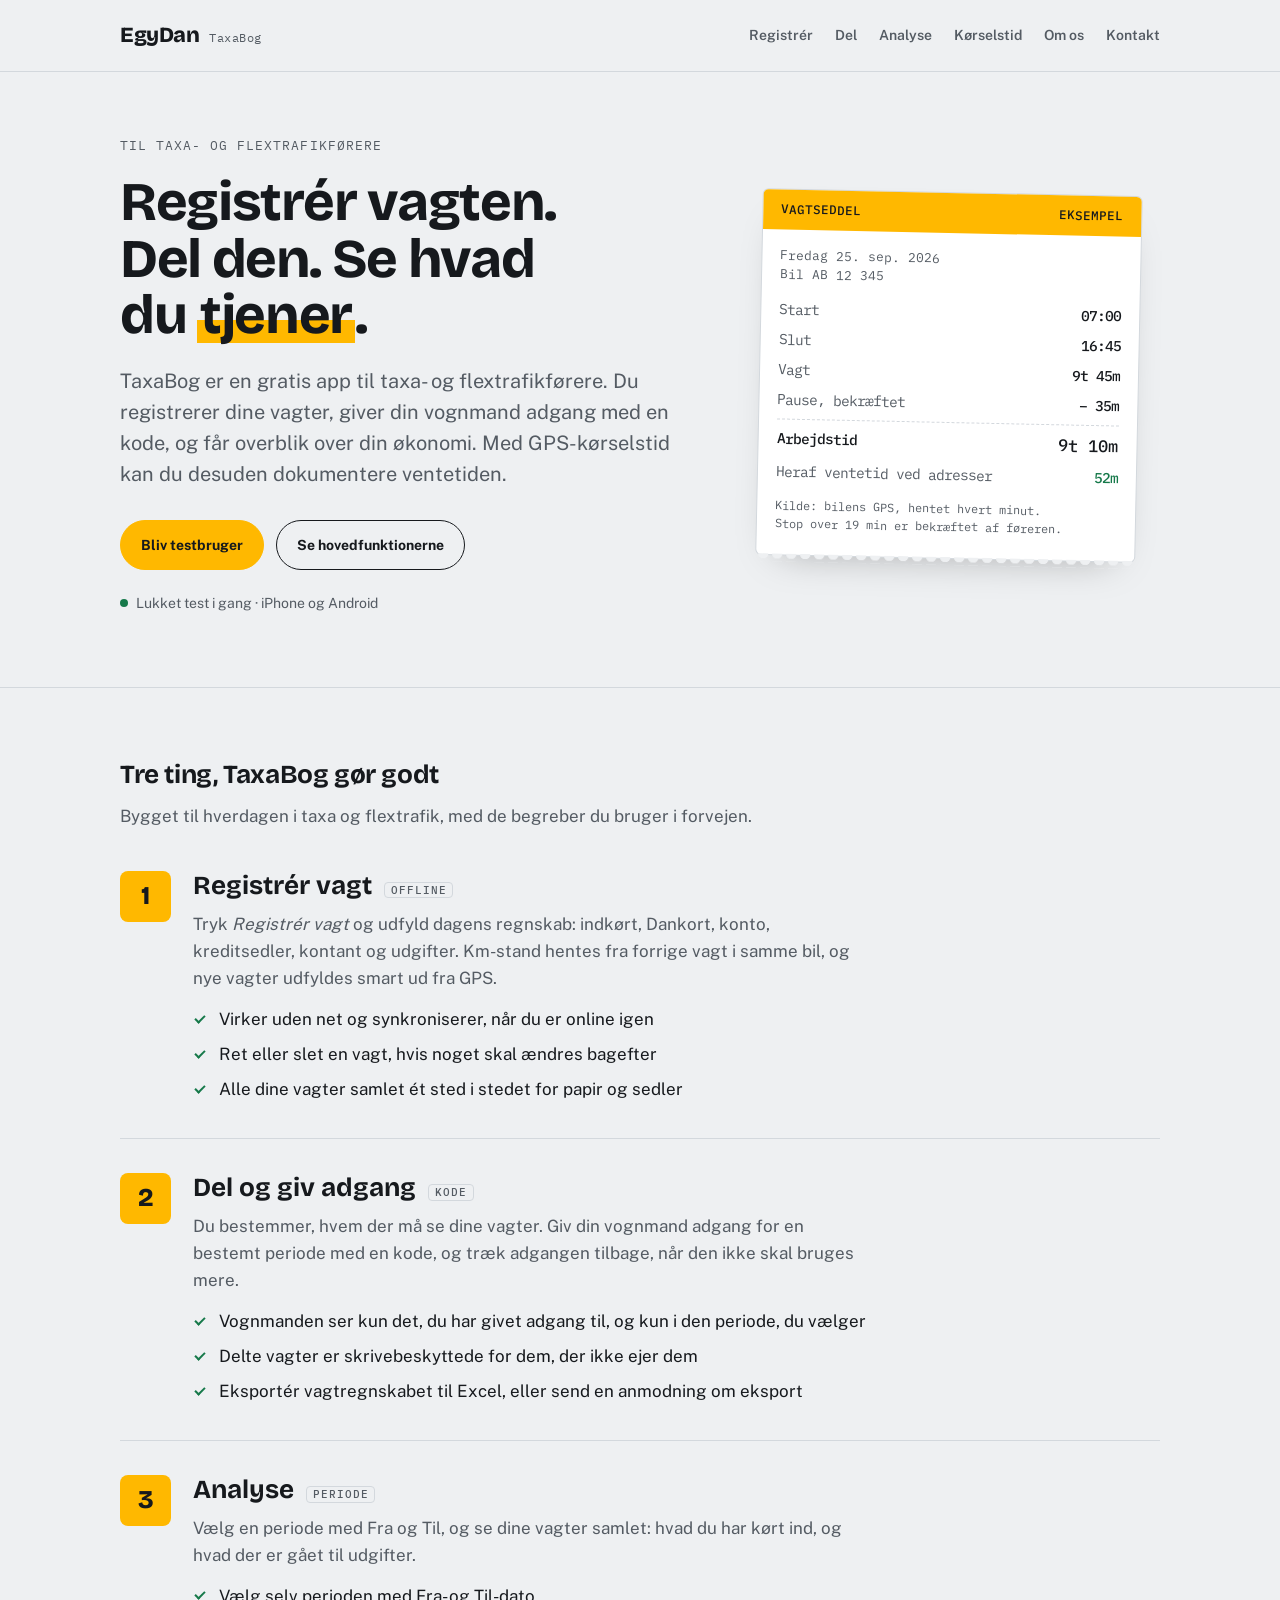
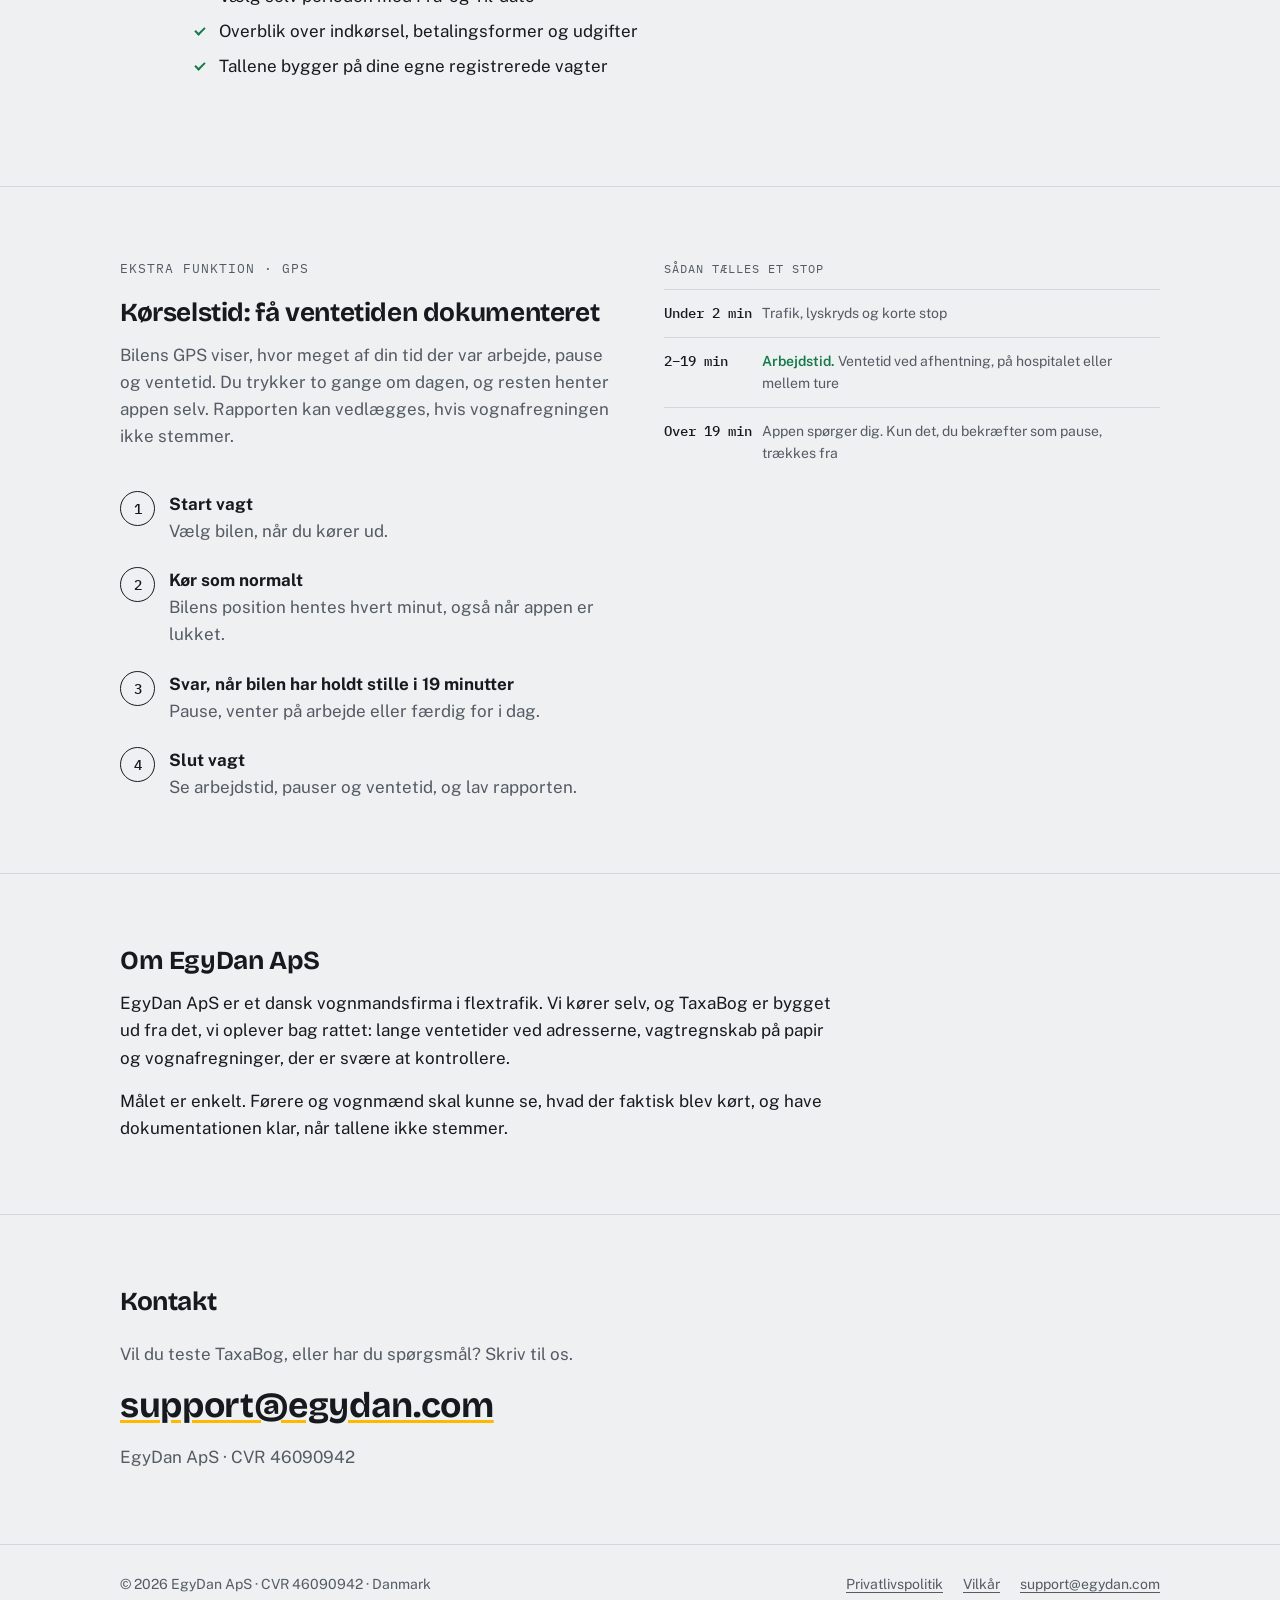
==== index.html @ dcb685a0 "Website: focus on register, share and analytics" ====
<!doctype html>
<html lang="da">
<head>
<meta charset="utf-8">
<meta name="viewport" content="width=device-width, initial-scale=1, viewport-fit=cover">
<title>EgyDan · TaxaBog</title>
<meta name="description" content="TaxaBog er en gratis app til taxa- og flextrafikførere: registrér vagter, del dem med din vognmand og få overblik over din økonomi og kørselstid. Udviklet af EgyDan ApS.">
<meta name="theme-color" content="#111316" media="(prefers-color-scheme: dark)">
<meta name="theme-color" content="#eef0f2" media="(prefers-color-scheme: light)">
<link rel="icon" href="data:image/svg+xml,%3Csvg xmlns='http://www.w3.org/2000/svg' viewBox='0 0 32 32'%3E%3Crect width='32' height='32' rx='7' fill='%2316191d'/%3E%3Crect x='6' y='9' width='20' height='6' rx='2' fill='%23ffb800'/%3E%3Crect x='6' y='18' width='20' height='3' rx='1.5' fill='%23eef0f2'/%3E%3Crect x='6' y='23' width='13' height='3' rx='1.5' fill='%23eef0f2'/%3E%3C/svg%3E">
<link rel="preload" href="fonts/bricolage-grotesque-latin-wght-normal.woff2" as="font" type="font/woff2" crossorigin>
<link rel="stylesheet" href="style.css">
</head>
<body>
<header class="site-header">
  <div class="wrap">
    <a class="brand" href="">
      <span class="brand-mark">EgyDan</span>
      <span class="brand-sub">TaxaBog</span>
    </a>
    <nav class="nav" aria-label="Hovedmenu">
      <a href="#registrer">Registrér</a>
      <a href="#del">Del</a>
      <a href="#analyse">Analyse</a>
      <a href="#koerselstid">Kørselstid</a>
      <a href="#om">Om os</a>
      <a href="#kontakt">Kontakt</a>
    </nav>
  </div>
</header>

<main>
<div class="hero">
  <div class="wrap">
    <div>
      <p class="eyebrow">Til taxa- og flextrafikførere</p>
      <h1>Registrér vagten. Del den. Se hvad du <span class="hl">tjener</span>.</h1>
      <p class="lead">TaxaBog er en gratis app til taxa- og flextrafikførere. Du registrerer dine vagter, giver din vognmand adgang med en kode, og får overblik over din økonomi. Med GPS-kørselstid kan du desuden dokumentere ventetiden.</p>
      <div class="actions">
        <a class="btn btn-primary" href="mailto:support@egydan.com?subject=Testbruger%20af%20TaxaBog">Bliv testbruger</a>
        <a class="btn btn-ghost" href="#taxabog">Se hovedfunktionerne</a>
      </div>
      <p class="status">Lukket test i gang · iPhone og Android</p>
    </div>

    <aside class="slip" aria-label="Eksempel på en vagtseddel fra TaxaBog">
      <div class="slip-head"><span>Vagtseddel</span><span>Eksempel</span></div>
      <div class="slip-body">
        <div class="slip-meta">Fredag 25. sep. 2026<br>Bil AB 12 345</div>
        <dl>
          <div class="row"><dt>Start</dt><dd>07:00</dd></div>
          <div class="row"><dt>Slut</dt><dd>16:45</dd></div>
          <div class="row"><dt>Vagt</dt><dd>9t 45m</dd></div>
          <div class="row"><dt>Pause, bekræftet</dt><dd>− 35m</dd></div>
          <div class="rule"></div>
          <div class="row total"><dt>Arbejdstid</dt><dd>9t 10m</dd></div>
          <div class="row wait"><dt>Heraf ventetid ved adresser</dt><dd>52m</dd></div>
        </dl>
        <div class="slip-foot">Kilde: bilens GPS, hentet hvert minut.<br>Stop over 19 min er bekræftet af føreren.</div>
      </div>
    </aside>
  </div>
</div>

<section id="taxabog">
  <div class="wrap">
    <h2>Tre ting, TaxaBog gør godt</h2>
    <p class="section-intro">Bygget til hverdagen i taxa og flextrafik, med de begreber du bruger i forvejen.</p>

    <div class="pillar" id="registrer">
      <div class="pillar-num">1</div>
      <div class="pillar-body">
        <h3>Registrér vagt <span class="tag">Offline</span></h3>
        <p>Tryk <em>Registrér vagt</em> og udfyld dagens regnskab: indkørt, Dankort, konto, kreditsedler,
        kontant og udgifter. Km-stand hentes fra forrige vagt i samme bil, og nye vagter udfyldes smart ud fra GPS.</p>
        <ul class="ticks">
          <li>Virker uden net og synkroniserer, når du er online igen</li>
          <li>Ret eller slet en vagt, hvis noget skal ændres bagefter</li>
          <li>Alle dine vagter samlet ét sted i stedet for papir og sedler</li>
        </ul>
      </div>
    </div>

    <div class="pillar" id="del">
      <div class="pillar-num">2</div>
      <div class="pillar-body">
        <h3>Del og giv adgang <span class="tag">Kode</span></h3>
        <p>Du bestemmer, hvem der må se dine vagter. Giv din vognmand adgang for en bestemt periode med en
        kode, og træk adgangen tilbage, når den ikke skal bruges mere.</p>
        <ul class="ticks">
          <li>Vognmanden ser kun det, du har givet adgang til, og kun i den periode, du vælger</li>
          <li>Delte vagter er skrivebeskyttede for dem, der ikke ejer dem</li>
          <li>Eksportér vagtregnskabet til Excel, eller send en anmodning om eksport</li>
        </ul>
      </div>
    </div>

    <div class="pillar" id="analyse">
      <div class="pillar-num">3</div>
      <div class="pillar-body">
        <h3>Analyse <span class="tag">Periode</span></h3>
        <p>Vælg en periode med Fra og Til, og se dine vagter samlet: hvad du har kørt ind, og hvad der er gået
        til udgifter.</p>
        <ul class="ticks">
          <li>Vælg selv perioden med Fra- og Til-dato</li>
          <li>Overblik over indkørsel, betalingsformer og udgifter</li>
          <li>Tallene bygger på dine egne registrerede vagter</li>
        </ul>
      </div>
    </div>
  </div>
</section>

<section id="koerselstid">
  <div class="wrap how">
    <div>
      <p class="eyebrow">Ekstra funktion · GPS</p>
      <h2>Kørselstid: få ventetiden dokumenteret</h2>
      <p class="section-intro">Bilens GPS viser, hvor meget af din tid der var arbejde, pause og ventetid. Du trykker to gange om dagen, og resten henter appen selv. Rapporten kan vedlægges, hvis vognafregningen ikke stemmer.</p>
      <ol class="steps">
        <li><div><strong>Start vagt</strong><span>Vælg bilen, når du kører ud.</span></div></li>
        <li><div><strong>Kør som normalt</strong><span>Bilens position hentes hvert minut, også når appen er lukket.</span></div></li>
        <li><div><strong>Svar, når bilen har holdt stille i 19 minutter</strong><span>Pause, venter på arbejde eller færdig for i dag.</span></div></li>
        <li><div><strong>Slut vagt</strong><span>Se arbejdstid, pauser og ventetid, og lav rapporten.</span></div></li>
      </ol>
    </div>
    <div class="rules">
      <table>
        <caption>Sådan tælles et stop</caption>
        <tbody>
          <tr><th>Under 2 min</th><td>Trafik, lyskryds og korte stop</td></tr>
          <tr><th>2–19 min</th><td><span class="paid">Arbejdstid.</span> Ventetid ved afhentning, på hospitalet eller mellem ture</td></tr>
          <tr><th>Over 19 min</th><td>Appen spørger dig. Kun det, du bekræfter som pause, trækkes fra</td></tr>
        </tbody>
      </table>
    </div>
  </div>
</section>

<section id="om">
  <div class="wrap"><div class="about">
    <h2>Om EgyDan ApS</h2>
    <p>EgyDan ApS er et dansk vognmandsfirma i flextrafik. Vi kører selv, og TaxaBog er bygget ud fra
    det, vi oplever bag rattet: lange ventetider ved adresserne, vagtregnskab på papir og vognafregninger,
    der er svære at kontrollere.</p>
    <p>Målet er enkelt. Førere og vognmænd skal kunne se, hvad der faktisk blev kørt, og have
    dokumentationen klar, når tallene ikke stemmer.</p>
  </div></div>
</section>

<section id="kontakt">
  <div class="wrap contact-grid">
    <h2>Kontakt</h2>
    <p>Vil du teste TaxaBog, eller har du spørgsmål? Skriv til os.</p>
    <div class="contact-mail"><a href="mailto:support@egydan.com">support@egydan.com</a></div>
    <p>EgyDan ApS · CVR 46090942</p>
  </div>
</section>
</main>

<footer class="site-footer">
  <div class="wrap">
    <span>© 2026 EgyDan ApS · CVR 46090942 · Danmark</span>
    <nav aria-label="Juridisk">
      <a href="privatlivspolitik/">Privatlivspolitik</a>
      <a href="vilkaar/">Vilkår</a>
      <a href="mailto:support@egydan.com">support@egydan.com</a>
    </nav>
  </div>
</footer>
</body>
</html>
---- style.css ----
/* ==========================================================================
   egydan.com — EgyDan ApS / TaxaBog
   Layout: one 1080px column; the hero pairs the pitch with a shift slip
   (vagtseddel), the only boxed object on the page. Everything else is
   type and rhythm. Taxi yellow is the roof sign: used sparingly as a fill.
   ========================================================================== */

@font-face {
  font-family: "Bricolage Grotesque";
  src: url("fonts/bricolage-grotesque-latin-wght-normal.woff2") format("woff2-variations");
  font-weight: 200 800;
  font-display: swap;
}
@font-face {
  font-family: "Public Sans";
  src: url("fonts/public-sans-latin-400-normal.woff2") format("woff2");
  font-weight: 400;
  font-display: swap;
}
@font-face {
  font-family: "Public Sans";
  src: url("fonts/public-sans-latin-600-normal.woff2") format("woff2");
  font-weight: 600;
  font-display: swap;
}
@font-face {
  font-family: "Public Sans";
  src: url("fonts/public-sans-latin-700-normal.woff2") format("woff2");
  font-weight: 700;
  font-display: swap;
}
@font-face {
  font-family: "IBM Plex Mono";
  src: url("fonts/ibm-plex-mono-latin-400-normal.woff2") format("woff2");
  font-weight: 400;
  font-display: swap;
}
@font-face {
  font-family: "IBM Plex Mono";
  src: url("fonts/ibm-plex-mono-latin-500-normal.woff2") format("woff2");
  font-weight: 500;
  font-display: swap;
}

:root {
  --bg: #eef0f2;          /* asphalt, light */
  --surface: #ffffff;
  --ink: #16191d;
  --muted: #545b63;
  --line: #d3d8dd;
  --signal: #ffb800;      /* taxi roof sign */
  --signal-ink: #16191d;
  --good: #16794a;

  --display: "Bricolage Grotesque", "Arial Narrow", system-ui, sans-serif;
  --body: "Public Sans", system-ui, -apple-system, "Segoe UI", sans-serif;
  --mono: "IBM Plex Mono", ui-monospace, "SFMono-Regular", Menlo, monospace;

  --step--1: 0.875rem;
  --step-0: 1.0625rem;
  --step-1: 1.25rem;
  --step-2: 1.625rem;
  --step-3: clamp(2.1rem, 4.6vw, 3.4rem);

  color-scheme: light;
}
@media (prefers-color-scheme: dark) {
  :root:not([data-theme="light"]) {
    --bg: #111316;
    --surface: #1a1d21;
    --ink: #eef0f2;
    --muted: #9ba2aa;
    --line: #2b3036;
    --signal: #ffb800;
    --signal-ink: #111316;
    --good: #4cc38a;
    color-scheme: dark;
  }
}
:root[data-theme="dark"] {
  --bg: #111316;
  --surface: #1a1d21;
  --ink: #eef0f2;
  --muted: #9ba2aa;
  --line: #2b3036;
  --signal: #ffb800;
  --signal-ink: #111316;
  --good: #4cc38a;
  color-scheme: dark;
}

*, *::before, *::after { box-sizing: border-box; }

html { -webkit-text-size-adjust: 100%; }

body {
  margin: 0;
  background: var(--bg);
  color: var(--ink);
  font-family: var(--body);
  font-size: var(--step-0);
  line-height: 1.6;
}

img { max-width: 100%; }

a { color: inherit; text-decoration-thickness: 1px; text-underline-offset: 3px; }
a:hover { text-decoration-color: var(--signal); }
a:focus-visible, button:focus-visible {
  outline: 3px solid var(--signal);
  outline-offset: 3px;
  border-radius: 4px;
}

.wrap {
  width: 100%;
  max-width: 1080px;
  margin-inline: auto;
  padding-inline: 20px;
}

/* ---------- header ---------- */

.site-header {
  border-bottom: 1px solid var(--line);
}
.site-header .wrap {
  display: flex;
  flex-wrap: wrap;
  align-items: center;
  justify-content: space-between;
  gap: 12px 24px;
  padding-block: 18px;
}
.brand {
  display: flex;
  align-items: baseline;
  gap: 10px;
  text-decoration: none;
}
.brand-mark {
  font-family: var(--display);
  font-weight: 800;
  font-size: 1.35rem;
  letter-spacing: -0.02em;
}
.brand-sub {
  font-family: var(--mono);
  font-size: 0.78rem;
  color: var(--muted);
  letter-spacing: 0.04em;
}
.nav {
  display: flex;
  flex-wrap: wrap;
  gap: 4px 22px;
  font-size: var(--step--1);
  font-weight: 600;
}
.nav a { text-decoration: none; color: var(--muted); }
.nav a:hover, .nav a[aria-current="page"] { color: var(--ink); }

/* ---------- hero ---------- */

.hero .wrap {
  display: grid;
  grid-template-columns: minmax(0, 1.15fr) minmax(0, 0.85fr);
  gap: 48px;
  align-items: center;
  padding-block: 64px 72px;
}
.eyebrow {
  font-family: var(--mono);
  font-size: 0.8rem;
  letter-spacing: 0.08em;
  text-transform: uppercase;
  color: var(--muted);
  margin: 0 0 18px;
}
h1 {
  font-family: var(--display);
  font-weight: 750;
  font-size: var(--step-3);
  line-height: 1.04;
  letter-spacing: -0.025em;
  margin: 0 0 22px;
  text-wrap: balance;
}
.hl {
  background: linear-gradient(transparent 58%, var(--signal) 58%, var(--signal) 92%, transparent 92%);
  padding-inline: 0.06em;
  -webkit-box-decoration-break: clone;
  box-decoration-break: clone;
}
.lead {
  font-size: var(--step-1);
  line-height: 1.55;
  color: var(--muted);
  max-width: 34em;
  margin: 0 0 30px;
}
.actions { display: flex; flex-wrap: wrap; gap: 12px; align-items: center; }
.btn {
  display: inline-flex;
  align-items: center;
  gap: 8px;
  padding: 13px 20px;
  border-radius: 999px;
  font-weight: 700;
  font-size: var(--step--1);
  text-decoration: none;
  border: 1.5px solid var(--ink);
}
.btn-primary { background: var(--signal); color: var(--signal-ink); border-color: var(--signal); }
.btn-primary:hover { filter: brightness(1.05); }
.btn-ghost { color: var(--ink); }
.btn-ghost:hover { background: var(--surface); }
.status {
  margin: 22px 0 0;
  font-size: var(--step--1);
  color: var(--muted);
  display: flex;
  align-items: center;
  gap: 8px;
}
.status::before {
  content: "";
  width: 8px;
  height: 8px;
  border-radius: 50%;
  background: var(--good);
  flex: none;
}

/* ---------- the shift slip ---------- */

.slip {
  position: relative;
  background: var(--surface);
  border: 1px solid var(--line);
  border-radius: 6px;
  font-family: var(--mono);
  font-size: 0.9rem;
  box-shadow: 0 18px 40px -24px rgba(0, 0, 0, 0.35);
  transform: rotate(1.2deg);
  max-width: 380px;
  justify-self: center;
  width: 100%;
}
.slip::after {           /* tear-off edge */
  content: "";
  position: absolute;
  left: 0;
  right: 0;
  bottom: -7px;
  height: 8px;
  background:
    radial-gradient(circle at 7px 0, var(--bg) 5px, transparent 5.5px) 0 0 / 14px 8px repeat-x;
}
.slip-head {
  background: var(--signal);
  color: var(--signal-ink);
  padding: 10px 18px;
  border-radius: 5px 5px 0 0;
  display: flex;
  justify-content: space-between;
  font-weight: 500;
  letter-spacing: 0.08em;
  text-transform: uppercase;
  font-size: 0.78rem;
}
.slip-body { padding: 16px 18px 22px; display: grid; gap: 14px; }
.slip-meta { color: var(--muted); font-size: 0.8rem; line-height: 1.5; }
.slip dl { margin: 0; display: grid; gap: 7px; }
.slip .row {
  display: flex;
  justify-content: space-between;
  gap: 12px;
  font-variant-numeric: tabular-nums;
}
.slip dt { color: var(--muted); }
.slip dd { margin: 0; font-weight: 500; text-align: right; }
.slip .rule { border-top: 1px dashed var(--line); }
.slip .total dt, .slip .total dd { color: var(--ink); font-weight: 500; }
.slip .total dd { font-size: 1.05rem; }
.slip .wait dd { color: var(--good); }
.slip-foot { color: var(--muted); font-size: 0.74rem; line-height: 1.5; }

/* ---------- sections ---------- */

section { padding-block: 72px; border-top: 1px solid var(--line); }
h2 {
  font-family: var(--display);
  font-weight: 700;
  font-size: var(--step-2);
  line-height: 1.15;
  letter-spacing: -0.015em;
  margin: 0 0 14px;
  text-wrap: balance;
}
.section-intro { color: var(--muted); max-width: 38em; margin: 0 0 40px; }

.features {
  display: grid;
  grid-template-columns: repeat(2, minmax(0, 1fr));
  gap: 40px 56px;
}
.feature h3 {
  font-family: var(--display);
  font-weight: 650;
  font-size: var(--step-1);
  margin: 0 0 8px;
  display: flex;
  align-items: baseline;
  gap: 12px;
}
.tag {
  font-family: var(--mono);
  font-size: 0.7rem;
  font-weight: 500;
  letter-spacing: 0.08em;
  text-transform: uppercase;
  color: var(--muted);
  border: 1px solid var(--line);
  border-radius: 4px;
  padding: 1px 6px;
}
.feature p { margin: 0; color: var(--muted); max-width: 32em; }

.pillar {
  display: grid;
  grid-template-columns: 3.2rem minmax(0, 1fr);
  gap: 22px;
  padding-block: 34px;
  border-top: 1px solid var(--line);
}
.pillar:first-of-type { border-top: 0; padding-top: 0; }
.pillar-num {
  font-family: var(--display);
  font-weight: 800;
  font-size: 1.6rem;
  width: 3.2rem;
  height: 3.2rem;
  display: grid;
  place-items: center;
  background: var(--signal);
  color: var(--signal-ink);
  border-radius: 8px;
}
.pillar h3 {
  font-family: var(--display);
  font-weight: 700;
  font-size: var(--step-2);
  line-height: 1.15;
  margin: 0 0 10px;
  display: flex;
  flex-wrap: wrap;
  align-items: baseline;
  gap: 8px 12px;
}
.pillar p { margin: 0 0 14px; color: var(--muted); max-width: 40em; }
.ticks { list-style: none; margin: 0; padding: 0; display: grid; gap: 8px; max-width: 40em; }
.ticks li { position: relative; padding-left: 26px; }
.ticks li::before {
  content: "";
  position: absolute;
  left: 2px; top: 0.5em;
  width: 10px; height: 6px;
  border-left: 2.5px solid var(--good);
  border-bottom: 2.5px solid var(--good);
  transform: rotate(-45deg);
}

.how {
  display: grid;
  grid-template-columns: minmax(0, 1fr) minmax(0, 1fr);
  gap: 48px;
  align-items: start;
}
.steps { list-style: none; margin: 0; padding: 0; display: grid; gap: 22px; counter-reset: step; }
.steps li { display: grid; grid-template-columns: 2.2rem minmax(0, 1fr); gap: 14px; counter-increment: step; }
.steps li::before {
  content: counter(step);
  font-family: var(--mono);
  font-weight: 500;
  width: 2.2rem;
  height: 2.2rem;
  border-radius: 50%;
  border: 1.5px solid var(--ink);
  display: grid;
  place-items: center;
  font-size: 0.9rem;
}
.steps strong { display: block; font-weight: 700; }
.steps span { color: var(--muted); }

.rules { overflow-x: auto; }
.rules table { width: 100%; border-collapse: collapse; font-size: var(--step--1); }
.rules caption {
  text-align: left;
  font-family: var(--mono);
  font-size: 0.78rem;
  letter-spacing: 0.08em;
  text-transform: uppercase;
  color: var(--muted);
  padding-bottom: 10px;
}
.rules th, .rules td { text-align: left; padding: 12px 10px 12px 0; border-top: 1px solid var(--line); vertical-align: top; }
.rules th { font-family: var(--mono); font-weight: 500; white-space: nowrap; font-variant-numeric: tabular-nums; }
.rules td { color: var(--muted); }
.rules .paid { color: var(--good); font-weight: 600; }

.about { max-width: 42em; }
.about p { margin: 0 0 16px; }
.about p:last-child { margin: 0; }

.contact-mail {
  font-family: var(--display);
  font-weight: 700;
  font-size: clamp(1.5rem, 4vw, 2.2rem);
  letter-spacing: -0.01em;
  word-break: break-word;
}
.contact-mail a { text-decoration-color: var(--signal); text-decoration-thickness: 3px; }
.contact-grid { display: grid; gap: 10px; }
.contact-grid p { margin: 0; color: var(--muted); }

/* ---------- legal pages ---------- */

.legal .wrap { padding-block: 56px 80px; }
.prose { max-width: 44em; }
.prose h1 { font-size: clamp(2rem, 4vw, 2.8rem); }
.prose h2 { font-size: var(--step-1); margin: 40px 0 10px; }
.prose h3 { font-size: var(--step-0); margin: 24px 0 6px; font-weight: 700; }
.prose p, .prose li { color: var(--ink); }
.prose ul { padding-left: 1.2em; }
.prose li { margin-bottom: 4px; }
.prose table { width: 100%; border-collapse: collapse; font-size: var(--step--1); margin: 12px 0 20px; }
.prose th, .prose td { text-align: left; padding: 10px 12px 10px 0; border-top: 1px solid var(--line); vertical-align: top; }
.prose th { font-weight: 700; }
.table-scroll { overflow-x: auto; }
.back { display: inline-block; margin-bottom: 28px; font-size: var(--step--1); color: var(--muted); }

/* ---------- footer ---------- */

.site-footer { border-top: 1px solid var(--line); font-size: var(--step--1); color: var(--muted); }
.site-footer .wrap {
  display: flex;
  flex-wrap: wrap;
  justify-content: space-between;
  gap: 12px 24px;
  padding-block: 28px 36px;
}
.site-footer nav { display: flex; flex-wrap: wrap; gap: 6px 20px; }

/* ---------- small screens ---------- */

@media (max-width: 820px) {
  .hero .wrap { grid-template-columns: minmax(0, 1fr); gap: 44px; padding-block: 44px 56px; }
  .slip { transform: none; }
  .features, .how { grid-template-columns: minmax(0, 1fr); gap: 32px; }
  section { padding-block: 56px; }
  .pillar { grid-template-columns: minmax(0, 1fr); gap: 14px; }
}

@media (prefers-reduced-motion: no-preference) {
  .slip { transition: transform 0.4s ease; }
  .slip:hover { transform: rotate(0deg); }
}
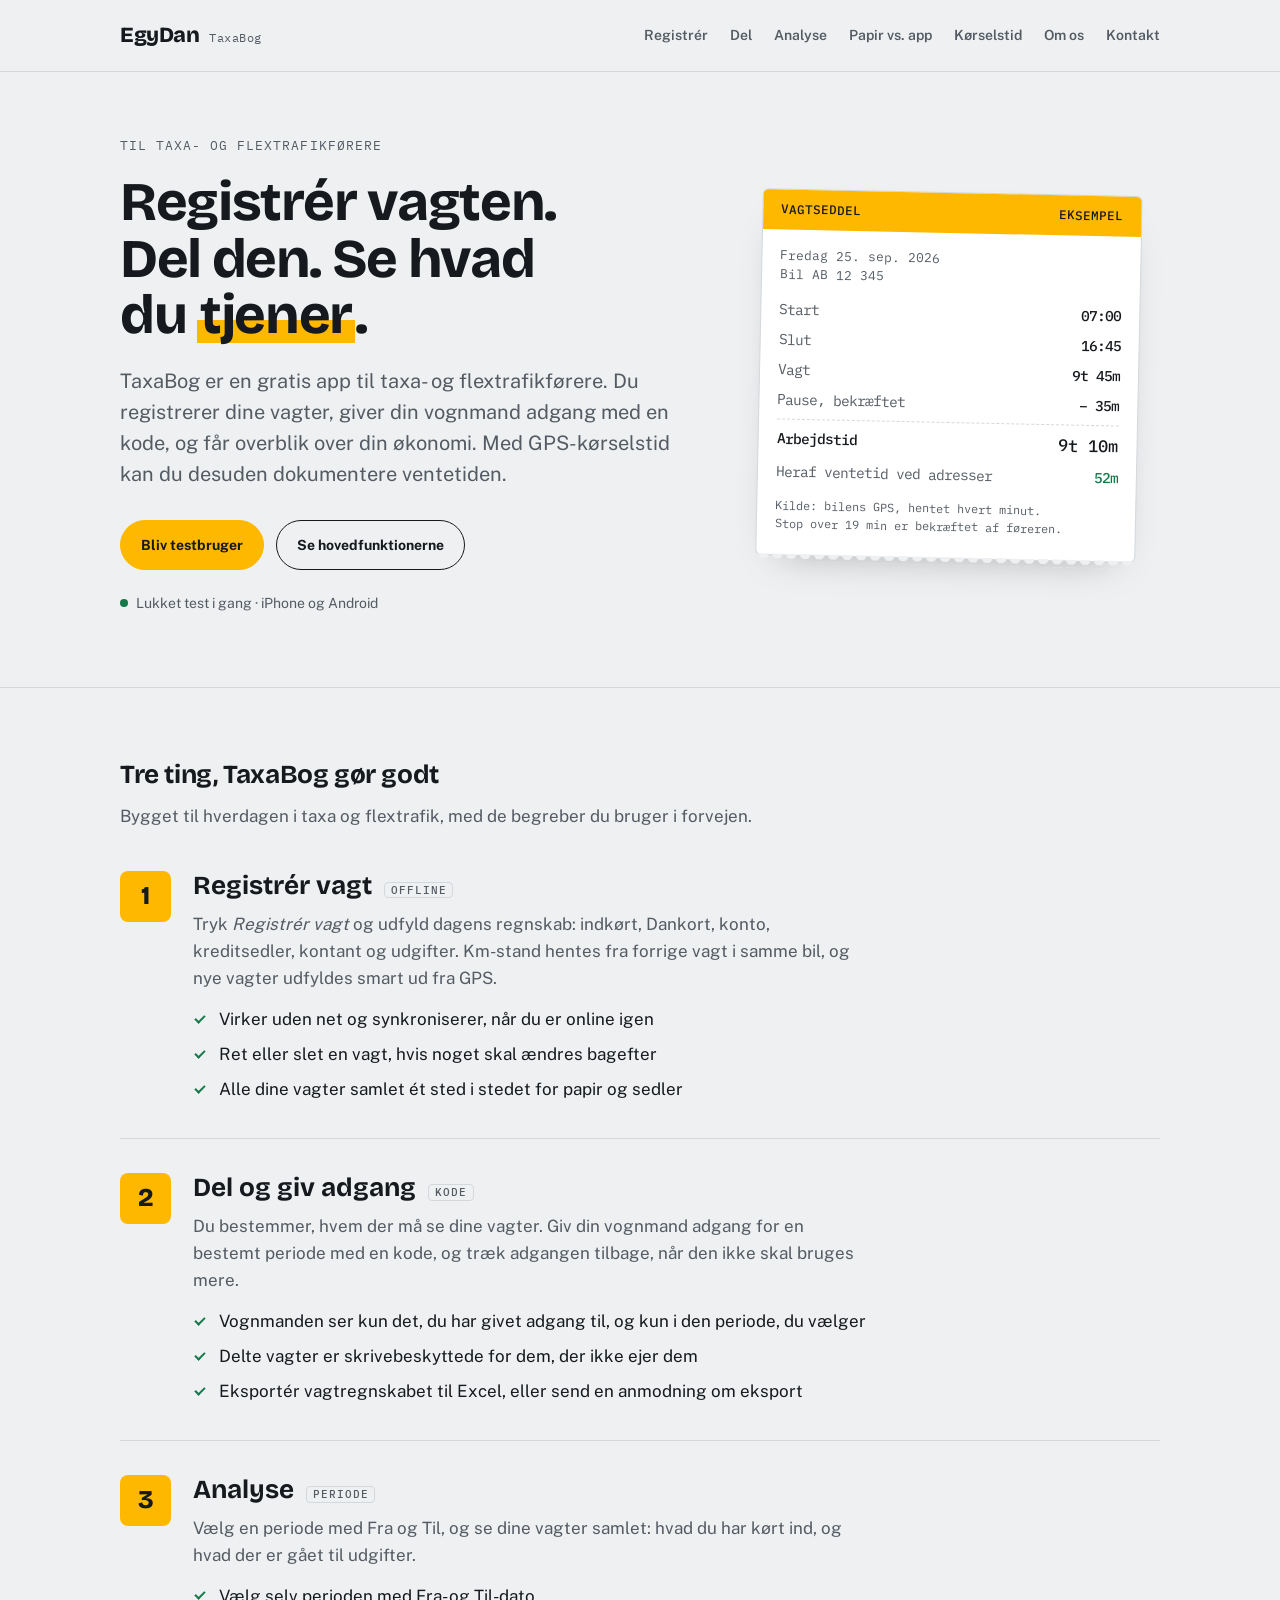
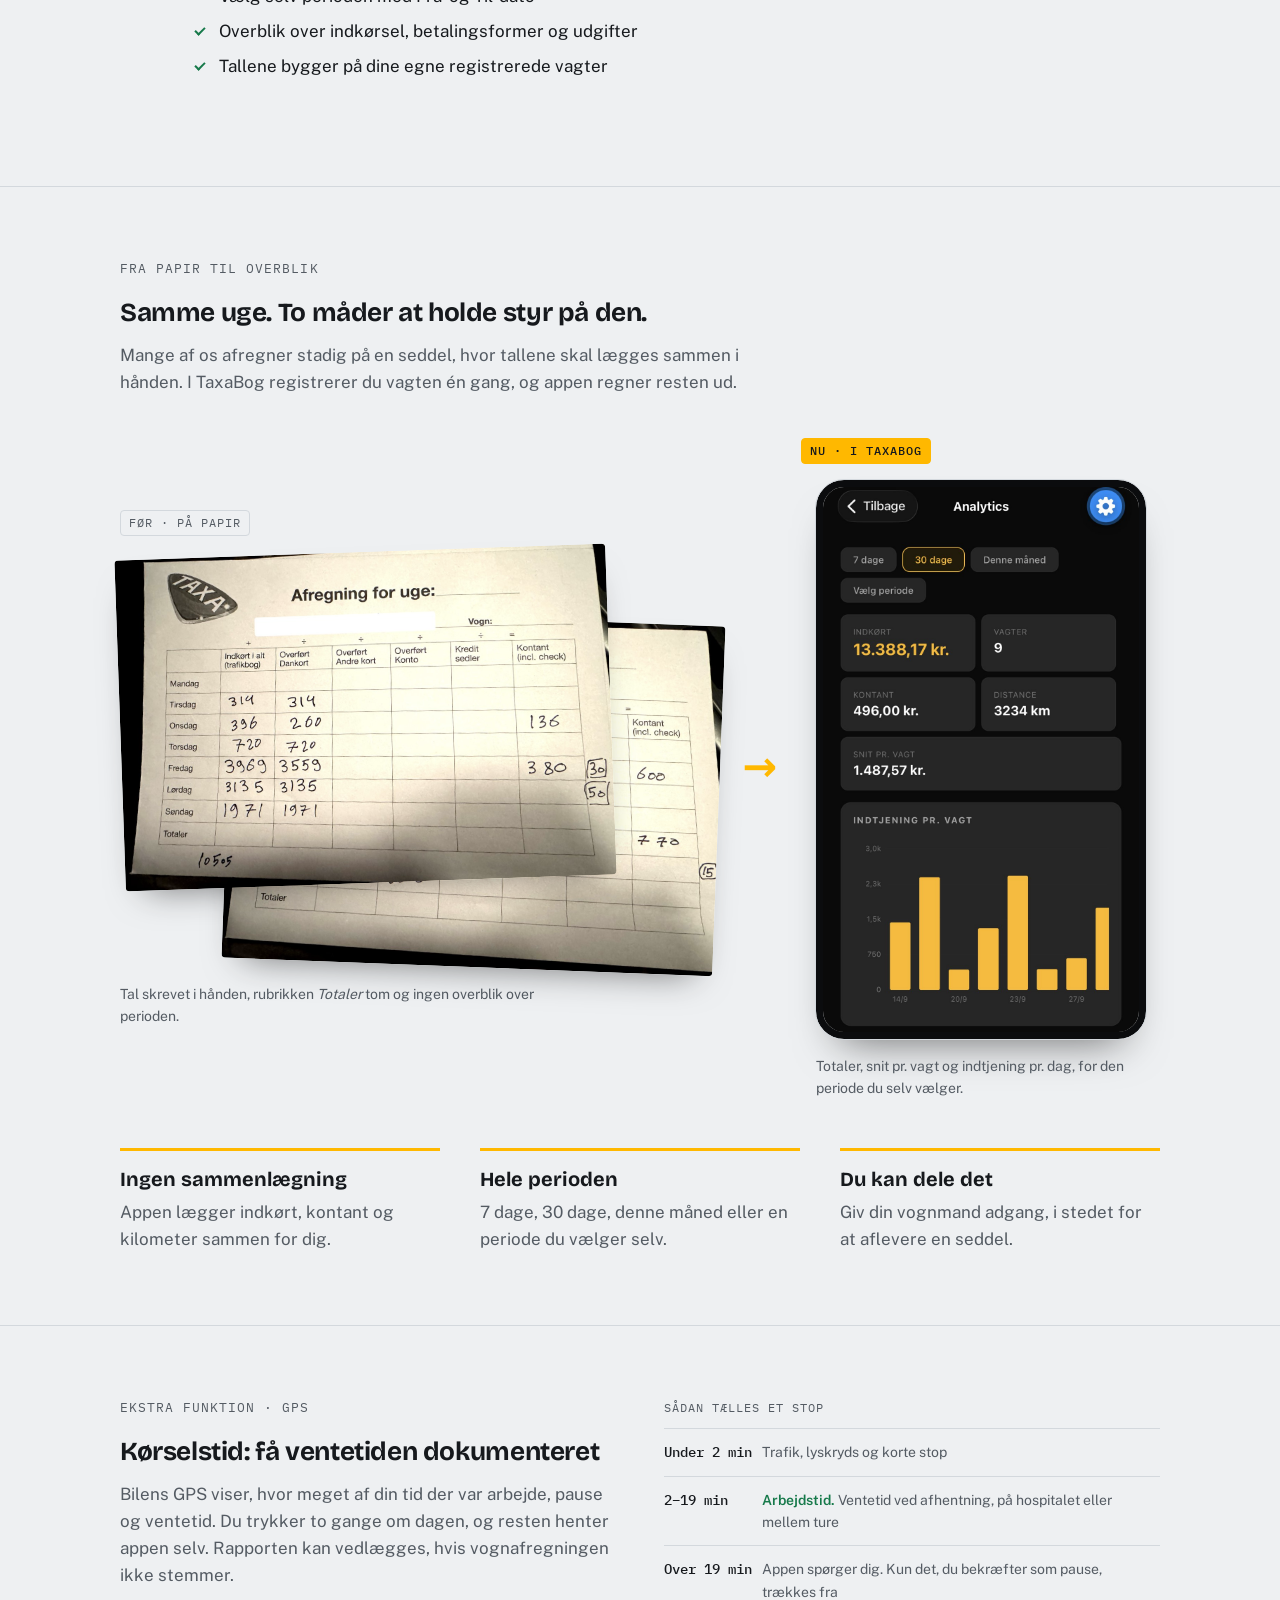
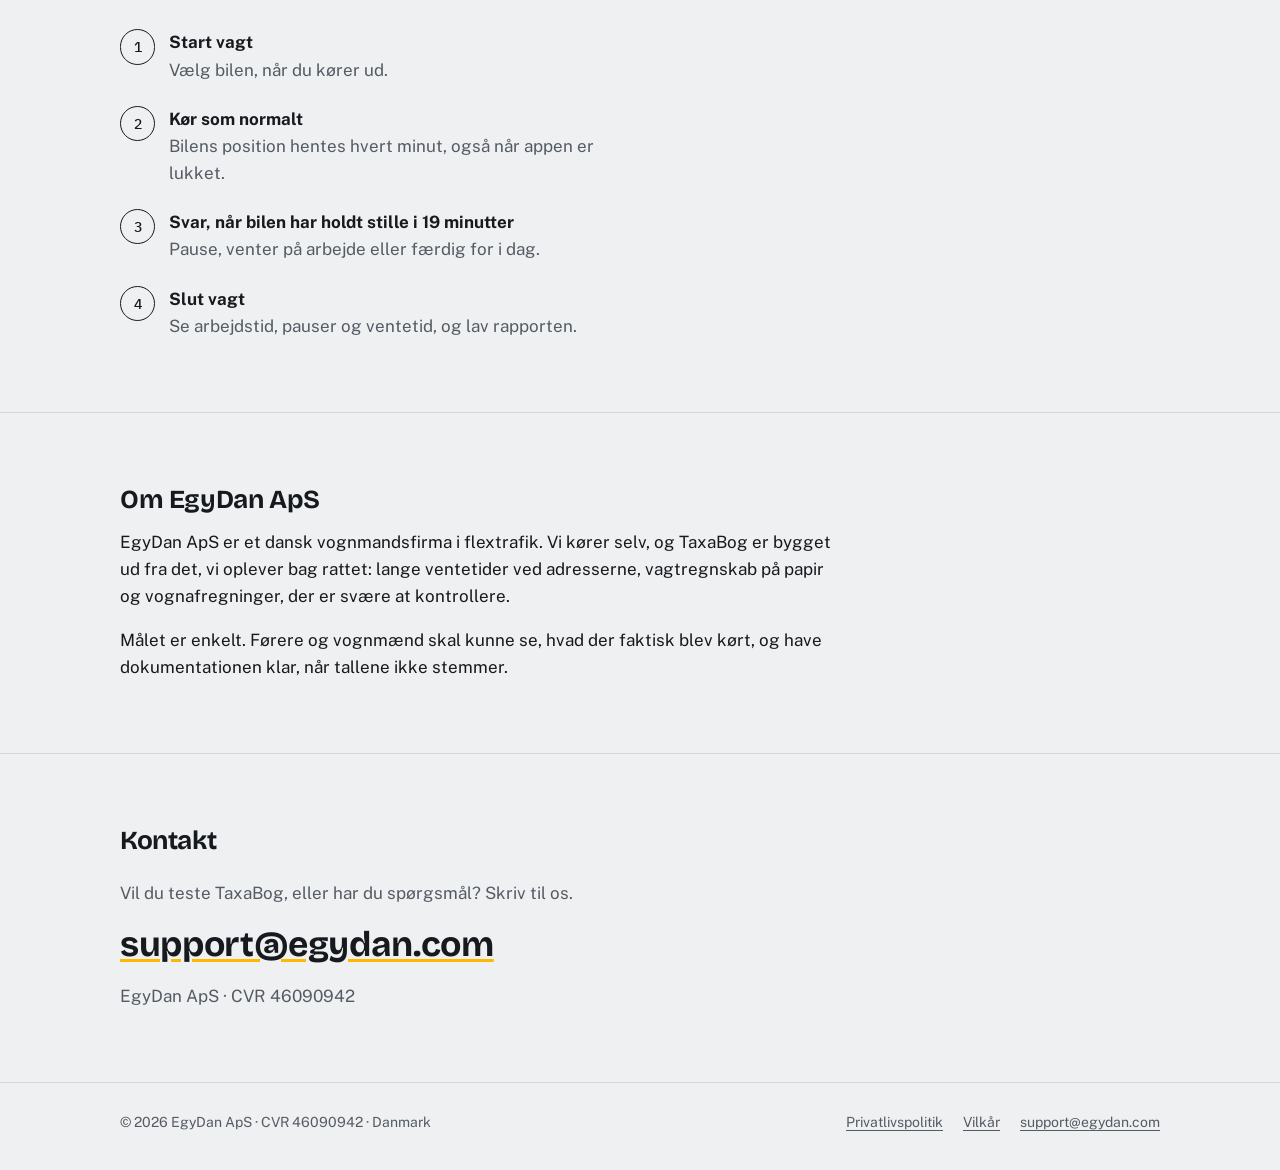
==== commit 9569d1a8: "Add paper vs app section" ====
--- a/index.html
+++ b/index.html
@@ -22,6 +22,7 @@
       <a href="#registrer">Registrér</a>
       <a href="#del">Del</a>
       <a href="#analyse">Analyse</a>
+      <a href="#papir">Papir vs. app</a>
       <a href="#koerselstid">Kørselstid</a>
       <a href="#om">Om os</a>
       <a href="#kontakt">Kontakt</a>
@@ -111,6 +112,39 @@
   </div>
 </section>
 
+<section id="papir">
+  <div class="wrap">
+    <p class="eyebrow">Fra papir til overblik</p>
+    <h2>Samme uge. To måder at holde styr på den.</h2>
+    <p class="section-intro">Mange af os afregner stadig på en seddel, hvor tallene skal lægges sammen i hånden. I TaxaBog registrerer du vagten én gang, og appen regner resten ud.</p>
+
+    <div class="versus">
+      <figure class="v-paper">
+        <span class="v-label">Før · på papir</span>
+        <div class="paper-stack">
+          <img class="p1" src="img/papir-1.jpg" width="1400" height="944" alt="Håndskrevet afregningsseddel for en uge med indkørt, Dankort og kontant" loading="lazy">
+          <img class="p2" src="img/papir-2.jpg" width="1400" height="998" alt="En anden håndskrevet afregningsseddel, hvor rubrikken Totaler stadig er tom" loading="lazy">
+        </div>
+        <figcaption>Tal skrevet i hånden, rubrikken <em>Totaler</em> tom og ingen overblik over perioden.</figcaption>
+      </figure>
+
+      <div class="v-arrow" aria-hidden="true"><span>→</span></div>
+
+      <figure class="v-app">
+        <span class="v-label v-label-app">Nu · i TaxaBog</span>
+        <img src="img/app-analytics.jpg" width="900" height="1552" alt="TaxaBog Analytics: indkørt, antal vagter, kontant, distance, snit pr. vagt og søjlediagram over indtjening pr. vagt" loading="lazy">
+        <figcaption>Totaler, snit pr. vagt og indtjening pr. dag, for den periode du selv vælger.</figcaption>
+      </figure>
+    </div>
+
+    <ul class="gains">
+      <li><strong>Ingen sammenlægning</strong><span>Appen lægger indkørt, kontant og kilometer sammen for dig.</span></li>
+      <li><strong>Hele perioden</strong><span>7 dage, 30 dage, denne måned eller en periode du vælger selv.</span></li>
+      <li><strong>Du kan dele det</strong><span>Giv din vognmand adgang, i stedet for at aflevere en seddel.</span></li>
+    </ul>
+  </div>
+</section>
+
 <section id="koerselstid">
   <div class="wrap how">
     <div>
--- a/style.css
+++ b/style.css
@@ -370,6 +370,65 @@
   border-bottom: 2.5px solid var(--good);
   transform: rotate(-45deg);
 }
+
+/* ---------- paper vs app ---------- */
+
+.versus {
+  display: grid;
+  grid-template-columns: minmax(0, 1.25fr) auto minmax(0, 0.75fr);
+  gap: 24px;
+  align-items: center;
+}
+.versus figure { margin: 0; }
+.versus figcaption { margin-top: 16px; color: var(--muted); font-size: var(--step--1); max-width: 30em; }
+.v-label {
+  display: inline-block;
+  font-family: var(--mono);
+  font-size: 0.78rem;
+  letter-spacing: 0.08em;
+  text-transform: uppercase;
+  color: var(--muted);
+  border: 1px solid var(--line);
+  border-radius: 4px;
+  padding: 2px 8px;
+  margin-bottom: 16px;
+}
+.v-label-app { background: var(--signal); color: var(--signal-ink); border-color: var(--signal); font-weight: 500; }
+.paper-stack { position: relative; padding-bottom: 14%; }
+.paper-stack img {
+  display: block;
+  width: 82%;
+  height: auto;
+  border-radius: 4px;
+  box-shadow: 0 18px 36px -20px rgba(0, 0, 0, 0.55);
+  filter: grayscale(0.2);
+}
+.paper-stack .p1 { transform: rotate(-2deg); position: relative; z-index: 1; }
+.paper-stack .p2 { position: absolute; right: 0; bottom: 0; transform: rotate(2.2deg); }
+.v-arrow { font-family: var(--display); font-weight: 800; font-size: 2.6rem; color: var(--signal); line-height: 1; }
+.v-app img {
+  display: block;
+  width: 100%;
+  max-width: 330px;
+  height: auto;
+  margin-inline: auto;
+  border-radius: 28px;
+  border: 7px solid #0b0c0e;
+  outline: 1px solid var(--line);
+  box-shadow: 0 24px 44px -24px rgba(0, 0, 0, 0.6);
+}
+.v-app figcaption { margin-inline: auto; max-width: 330px; }
+.gains {
+  list-style: none;
+  margin: 48px 0 0;
+  padding: 0;
+  display: grid;
+  grid-template-columns: repeat(3, minmax(0, 1fr));
+  gap: 24px 40px;
+}
+.gains li { border-top: 3px solid var(--signal); padding-top: 12px; }
+.gains strong { display: block; font-family: var(--display); font-size: var(--step-1); margin-bottom: 4px; }
+.gains span { color: var(--muted); }
 
 .how {
   display: grid;
@@ -461,6 +520,9 @@
   .features, .how { grid-template-columns: minmax(0, 1fr); gap: 32px; }
   section { padding-block: 56px; }
   .pillar { grid-template-columns: minmax(0, 1fr); gap: 14px; }
+  .versus { grid-template-columns: minmax(0, 1fr); gap: 20px; }
+  .v-arrow { transform: rotate(90deg); justify-self: center; font-size: 2rem; }
+  .gains { grid-template-columns: minmax(0, 1fr); }
 }
 
 @media (prefers-reduced-motion: no-preference) {
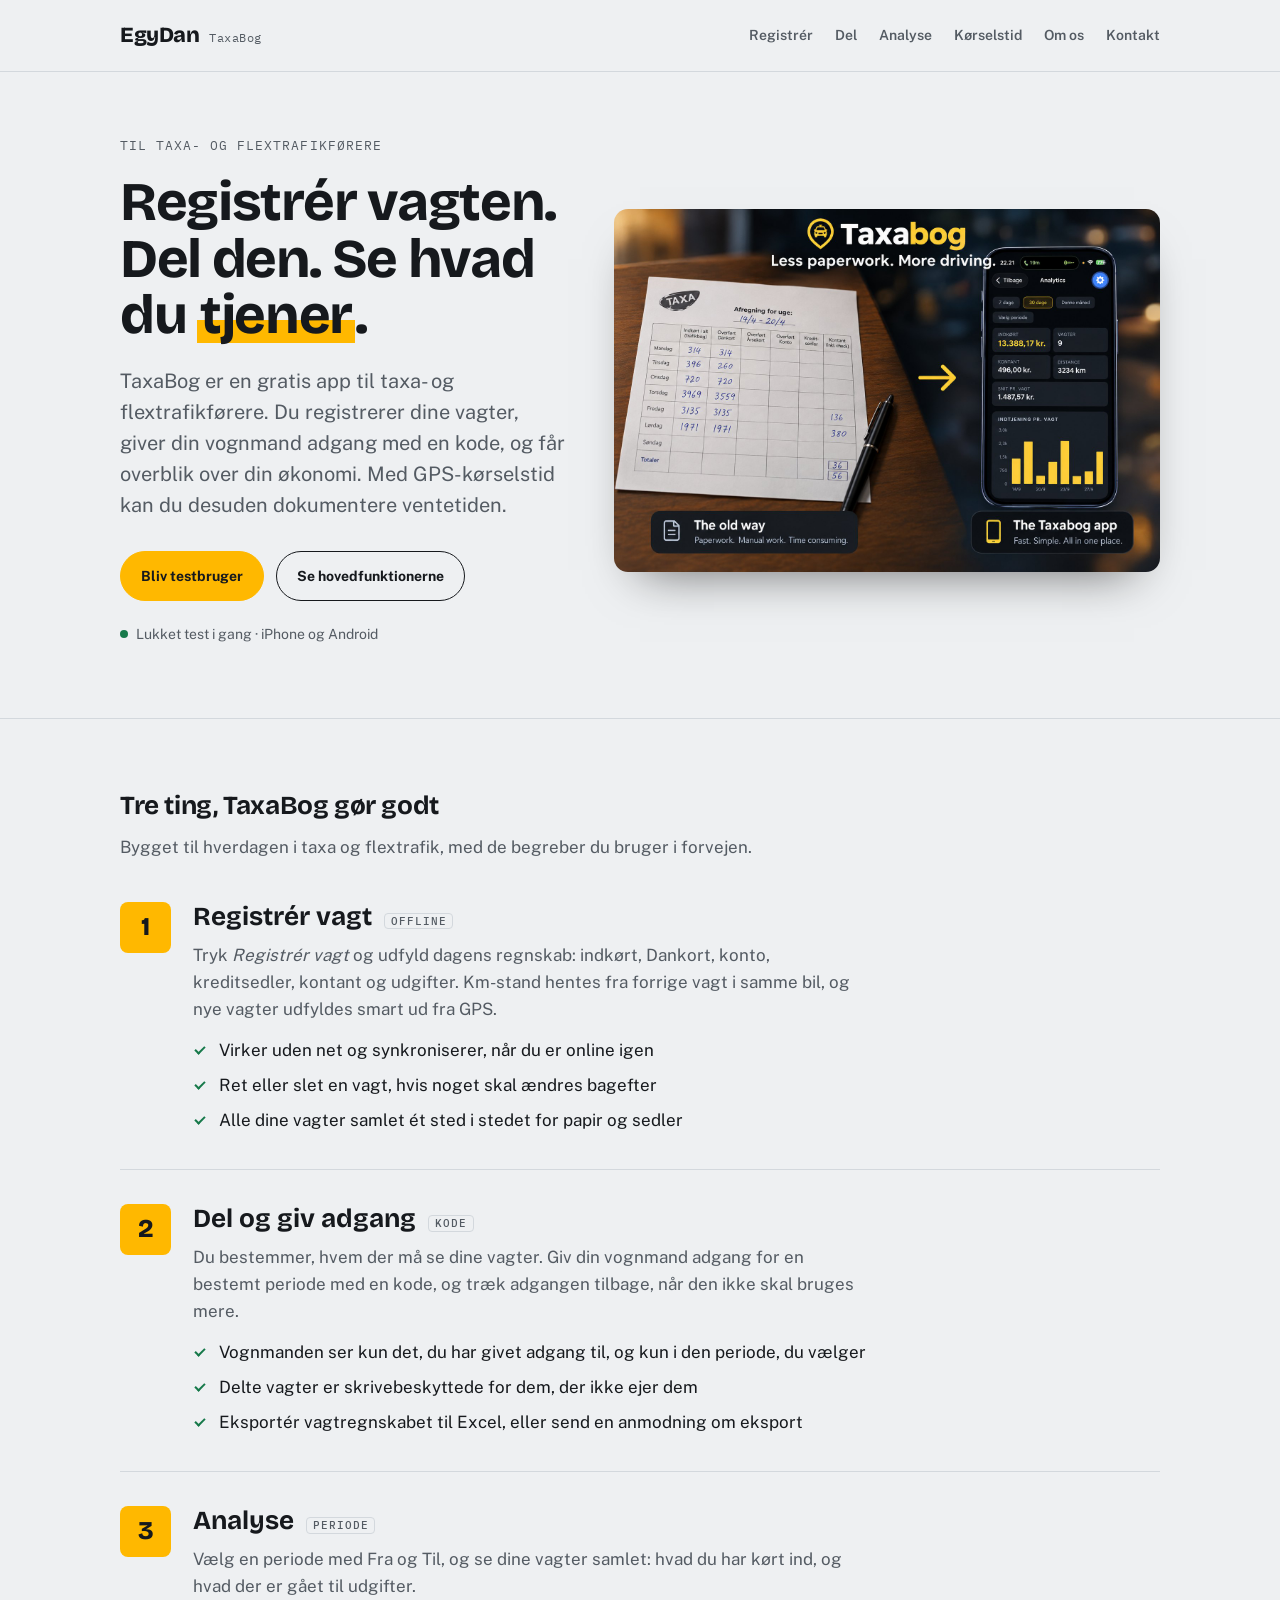
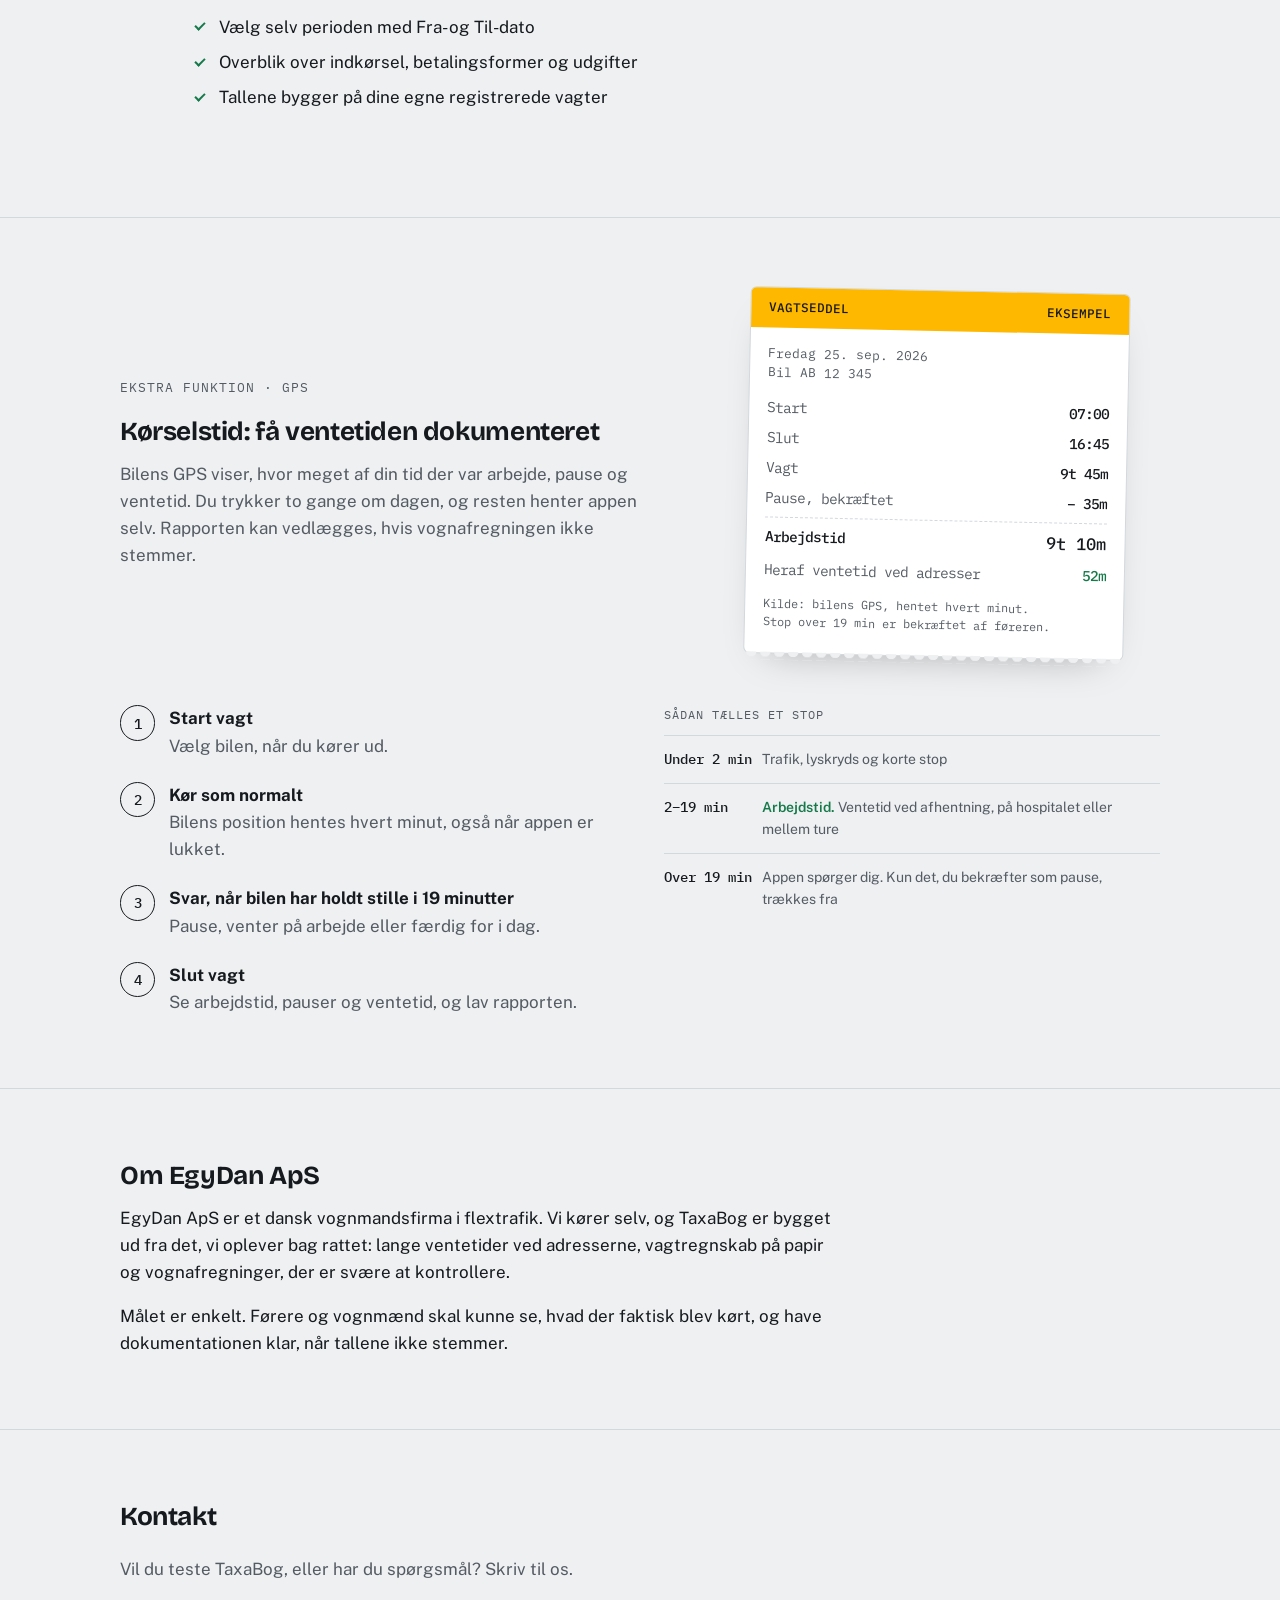
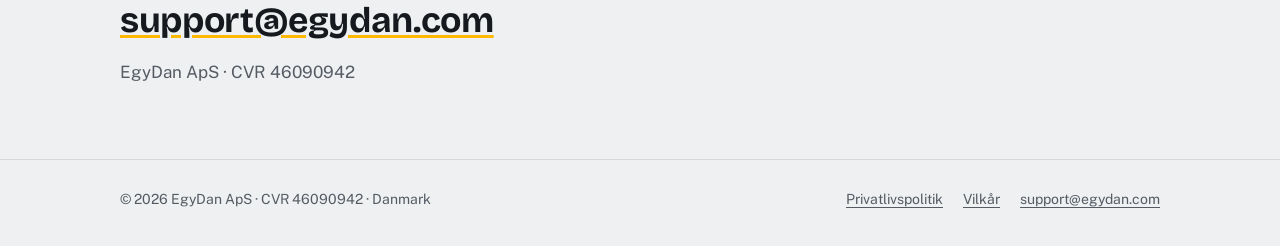
==== commit e5094440: "New hero image, move vagtseddel to Kørselstid" ====
--- a/index.html
+++ b/index.html
@@ -22,7 +22,6 @@
       <a href="#registrer">Registrér</a>
       <a href="#del">Del</a>
       <a href="#analyse">Analyse</a>
-      <a href="#papir">Papir vs. app</a>
       <a href="#koerselstid">Kørselstid</a>
       <a href="#om">Om os</a>
       <a href="#kontakt">Kontakt</a>
@@ -43,23 +42,9 @@
       </div>
       <p class="status">Lukket test i gang · iPhone og Android</p>
     </div>
-
-    <aside class="slip" aria-label="Eksempel på en vagtseddel fra TaxaBog">
-      <div class="slip-head"><span>Vagtseddel</span><span>Eksempel</span></div>
-      <div class="slip-body">
-        <div class="slip-meta">Fredag 25. sep. 2026<br>Bil AB 12 345</div>
-        <dl>
-          <div class="row"><dt>Start</dt><dd>07:00</dd></div>
-          <div class="row"><dt>Slut</dt><dd>16:45</dd></div>
-          <div class="row"><dt>Vagt</dt><dd>9t 45m</dd></div>
-          <div class="row"><dt>Pause, bekræftet</dt><dd>− 35m</dd></div>
-          <div class="rule"></div>
-          <div class="row total"><dt>Arbejdstid</dt><dd>9t 10m</dd></div>
-          <div class="row wait"><dt>Heraf ventetid ved adresser</dt><dd>52m</dd></div>
-        </dl>
-        <div class="slip-foot">Kilde: bilens GPS, hentet hvert minut.<br>Stop over 19 min er bekræftet af føreren.</div>
-      </div>
-    </aside>
+    <figure class="hero-art">
+      <img src="img/taxabog-hero.jpg" width="1536" height="1024" alt="Fra papir til app: en håndskrevet afregningsseddel ved siden af TaxaBog Analytics på en telefon" fetchpriority="high">
+    </figure>
   </div>
 </div>
 
@@ -112,45 +97,32 @@
   </div>
 </section>
 
-<section id="papir">
-  <div class="wrap">
-    <p class="eyebrow">Fra papir til overblik</p>
-    <h2>Samme uge. To måder at holde styr på den.</h2>
-    <p class="section-intro">Mange af os afregner stadig på en seddel, hvor tallene skal lægges sammen i hånden. I TaxaBog registrerer du vagten én gang, og appen regner resten ud.</p>
-
-    <div class="versus">
-      <figure class="v-paper">
-        <span class="v-label">Før · på papir</span>
-        <div class="paper-stack">
-          <img class="p1" src="img/papir-1.jpg" width="1400" height="944" alt="Håndskrevet afregningsseddel for en uge med indkørt, Dankort og kontant" loading="lazy">
-          <img class="p2" src="img/papir-2.jpg" width="1400" height="998" alt="En anden håndskrevet afregningsseddel, hvor rubrikken Totaler stadig er tom" loading="lazy">
-        </div>
-        <figcaption>Tal skrevet i hånden, rubrikken <em>Totaler</em> tom og ingen overblik over perioden.</figcaption>
-      </figure>
-
-      <div class="v-arrow" aria-hidden="true"><span>→</span></div>
-
-      <figure class="v-app">
-        <span class="v-label v-label-app">Nu · i TaxaBog</span>
-        <img src="img/app-analytics.jpg" width="900" height="1552" alt="TaxaBog Analytics: indkørt, antal vagter, kontant, distance, snit pr. vagt og søjlediagram over indtjening pr. vagt" loading="lazy">
-        <figcaption>Totaler, snit pr. vagt og indtjening pr. dag, for den periode du selv vælger.</figcaption>
-      </figure>
-    </div>
-
-    <ul class="gains">
-      <li><strong>Ingen sammenlægning</strong><span>Appen lægger indkørt, kontant og kilometer sammen for dig.</span></li>
-      <li><strong>Hele perioden</strong><span>7 dage, 30 dage, denne måned eller en periode du vælger selv.</span></li>
-      <li><strong>Du kan dele det</strong><span>Giv din vognmand adgang, i stedet for at aflevere en seddel.</span></li>
-    </ul>
-  </div>
-</section>
-
 <section id="koerselstid">
-  <div class="wrap how">
+  <div class="wrap k-head">
     <div>
       <p class="eyebrow">Ekstra funktion · GPS</p>
       <h2>Kørselstid: få ventetiden dokumenteret</h2>
       <p class="section-intro">Bilens GPS viser, hvor meget af din tid der var arbejde, pause og ventetid. Du trykker to gange om dagen, og resten henter appen selv. Rapporten kan vedlægges, hvis vognafregningen ikke stemmer.</p>
+    </div>
+    <aside class="slip" aria-label="Eksempel på en vagtseddel fra TaxaBog">
+      <div class="slip-head"><span>Vagtseddel</span><span>Eksempel</span></div>
+      <div class="slip-body">
+        <div class="slip-meta">Fredag 25. sep. 2026<br>Bil AB 12 345</div>
+        <dl>
+          <div class="row"><dt>Start</dt><dd>07:00</dd></div>
+          <div class="row"><dt>Slut</dt><dd>16:45</dd></div>
+          <div class="row"><dt>Vagt</dt><dd>9t 45m</dd></div>
+          <div class="row"><dt>Pause, bekræftet</dt><dd>− 35m</dd></div>
+          <div class="rule"></div>
+          <div class="row total"><dt>Arbejdstid</dt><dd>9t 10m</dd></div>
+          <div class="row wait"><dt>Heraf ventetid ved adresser</dt><dd>52m</dd></div>
+        </dl>
+        <div class="slip-foot">Kilde: bilens GPS, hentet hvert minut.<br>Stop over 19 min er bekræftet af føreren.</div>
+      </div>
+    </aside>
+  </div>
+  <div class="wrap how">
+    <div>
       <ol class="steps">
         <li><div><strong>Start vagt</strong><span>Vælg bilen, når du kører ud.</span></div></li>
         <li><div><strong>Kør som normalt</strong><span>Bilens position hentes hvert minut, også når appen er lukket.</span></div></li>
--- a/style.css
+++ b/style.css
@@ -164,7 +164,7 @@
 
 .hero .wrap {
   display: grid;
-  grid-template-columns: minmax(0, 1.15fr) minmax(0, 0.85fr);
+  grid-template-columns: minmax(0, 0.9fr) minmax(0, 1.1fr);
   gap: 48px;
   align-items: center;
   padding-block: 64px 72px;
@@ -371,64 +371,22 @@
   transform: rotate(-45deg);
 }
 
-/* ---------- paper vs app ---------- */
-
-.versus {
-  display: grid;
-  grid-template-columns: minmax(0, 1.25fr) auto minmax(0, 0.75fr);
-  gap: 24px;
-  align-items: center;
-}
-.versus figure { margin: 0; }
-.versus figcaption { margin-top: 16px; color: var(--muted); font-size: var(--step--1); max-width: 30em; }
-.v-label {
-  display: inline-block;
-  font-family: var(--mono);
-  font-size: 0.78rem;
-  letter-spacing: 0.08em;
-  text-transform: uppercase;
-  color: var(--muted);
-  border: 1px solid var(--line);
-  border-radius: 4px;
-  padding: 2px 8px;
-  margin-bottom: 16px;
-}
-.v-label-app { background: var(--signal); color: var(--signal-ink); border-color: var(--signal); font-weight: 500; }
-.paper-stack { position: relative; padding-bottom: 14%; }
-.paper-stack img {
-  display: block;
-  width: 82%;
-  height: auto;
-  border-radius: 4px;
-  box-shadow: 0 18px 36px -20px rgba(0, 0, 0, 0.55);
-  filter: grayscale(0.2);
-}
-.paper-stack .p1 { transform: rotate(-2deg); position: relative; z-index: 1; }
-.paper-stack .p2 { position: absolute; right: 0; bottom: 0; transform: rotate(2.2deg); }
-.v-arrow { font-family: var(--display); font-weight: 800; font-size: 2.6rem; color: var(--signal); line-height: 1; }
-.v-app img {
+.hero-art { margin: 0; }
+.hero-art img {
   display: block;
   width: 100%;
-  max-width: 330px;
   height: auto;
-  margin-inline: auto;
-  border-radius: 28px;
-  border: 7px solid #0b0c0e;
-  outline: 1px solid var(--line);
-  box-shadow: 0 24px 44px -24px rgba(0, 0, 0, 0.6);
-}
-.v-app figcaption { margin-inline: auto; max-width: 330px; }
-.gains {
-  list-style: none;
-  margin: 48px 0 0;
-  padding: 0;
-  display: grid;
-  grid-template-columns: repeat(3, minmax(0, 1fr));
-  gap: 24px 40px;
-}
-.gains li { border-top: 3px solid var(--signal); padding-top: 12px; }
-.gains strong { display: block; font-family: var(--display); font-size: var(--step-1); margin-bottom: 4px; }
-.gains span { color: var(--muted); }
+  border-radius: 14px;
+  box-shadow: 0 24px 48px -26px rgba(0, 0, 0, 0.6);
+}
+.k-head {
+  display: grid;
+  grid-template-columns: minmax(0, 1.1fr) minmax(0, 0.9fr);
+  gap: 48px;
+  align-items: center;
+  margin-bottom: 48px;
+}
+.k-head .section-intro { margin-bottom: 0; }
 
 .how {
   display: grid;
@@ -517,12 +475,10 @@
 @media (max-width: 820px) {
   .hero .wrap { grid-template-columns: minmax(0, 1fr); gap: 44px; padding-block: 44px 56px; }
   .slip { transform: none; }
+  .k-head { grid-template-columns: minmax(0, 1fr); gap: 36px; }
   .features, .how { grid-template-columns: minmax(0, 1fr); gap: 32px; }
   section { padding-block: 56px; }
   .pillar { grid-template-columns: minmax(0, 1fr); gap: 14px; }
-  .versus { grid-template-columns: minmax(0, 1fr); gap: 20px; }
-  .v-arrow { transform: rotate(90deg); justify-self: center; font-size: 2rem; }
-  .gains { grid-template-columns: minmax(0, 1fr); }
 }
 
 @media (prefers-reduced-motion: no-preference) {
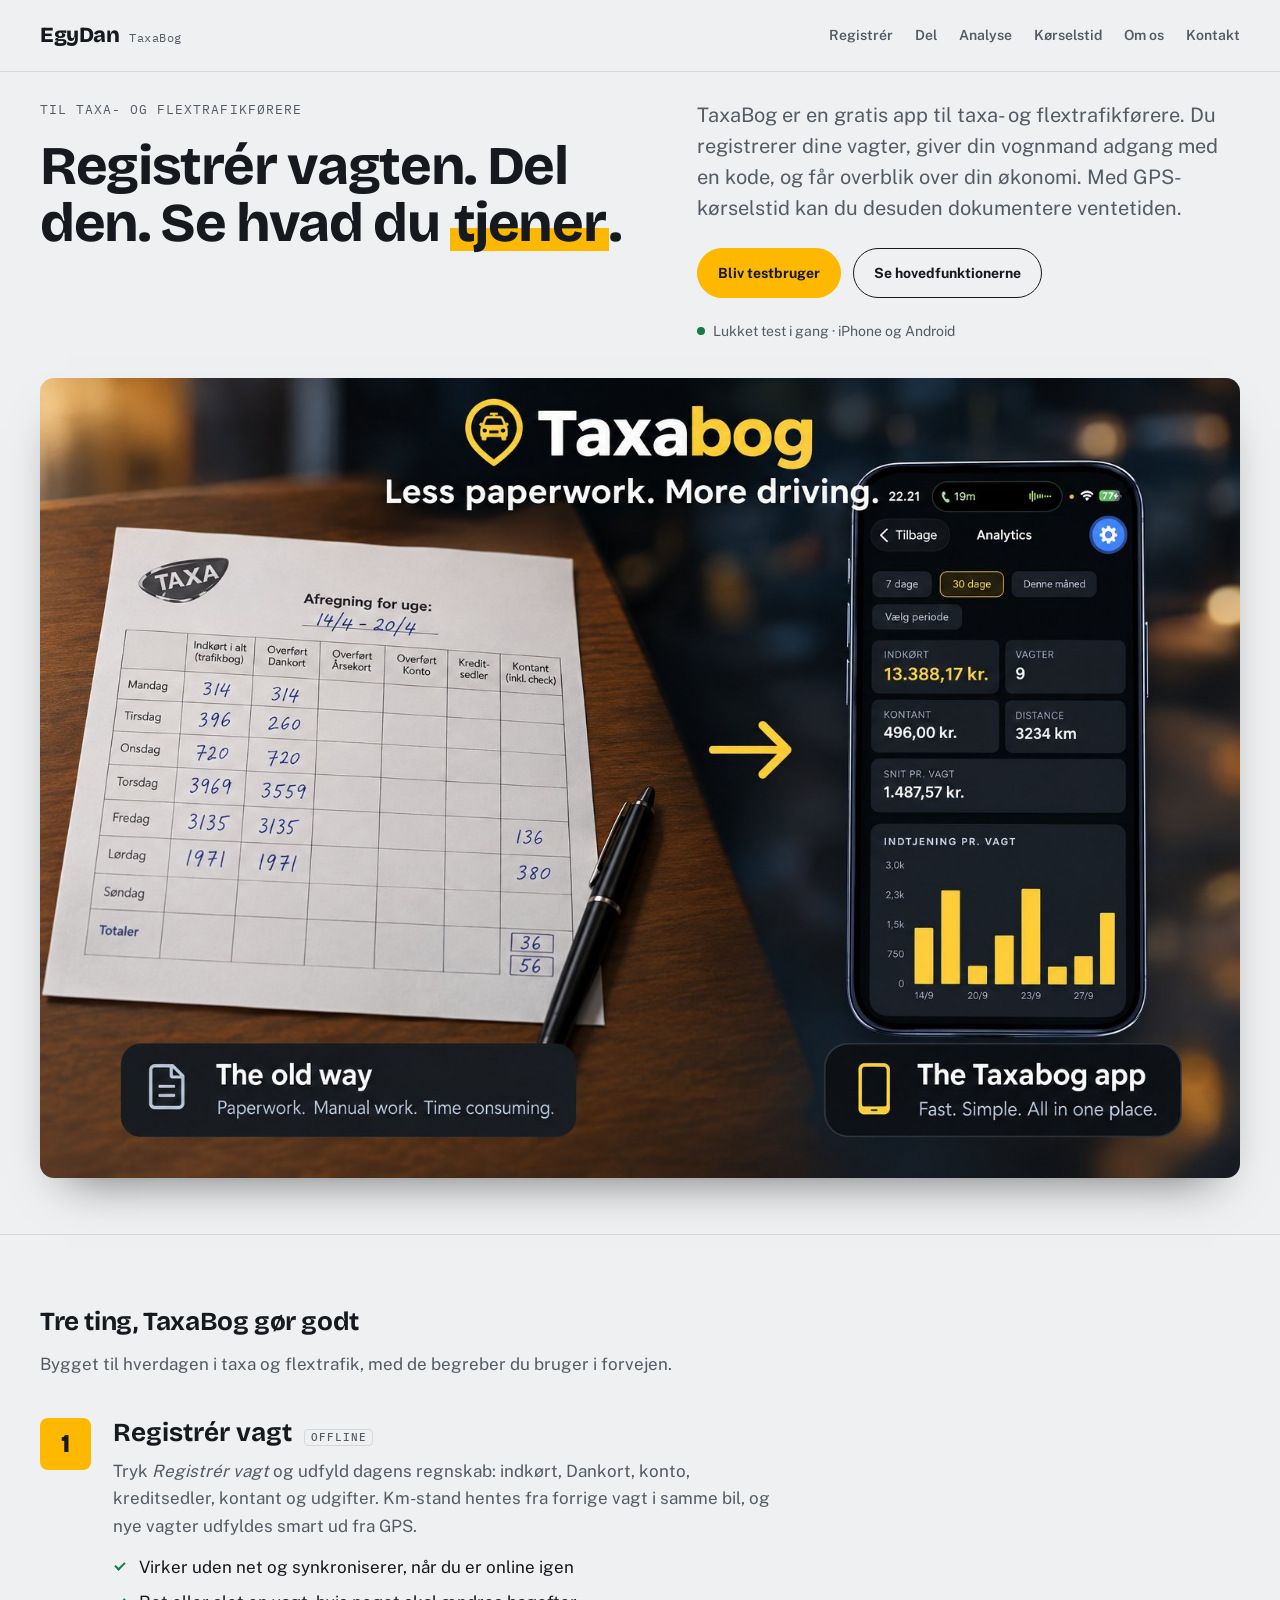
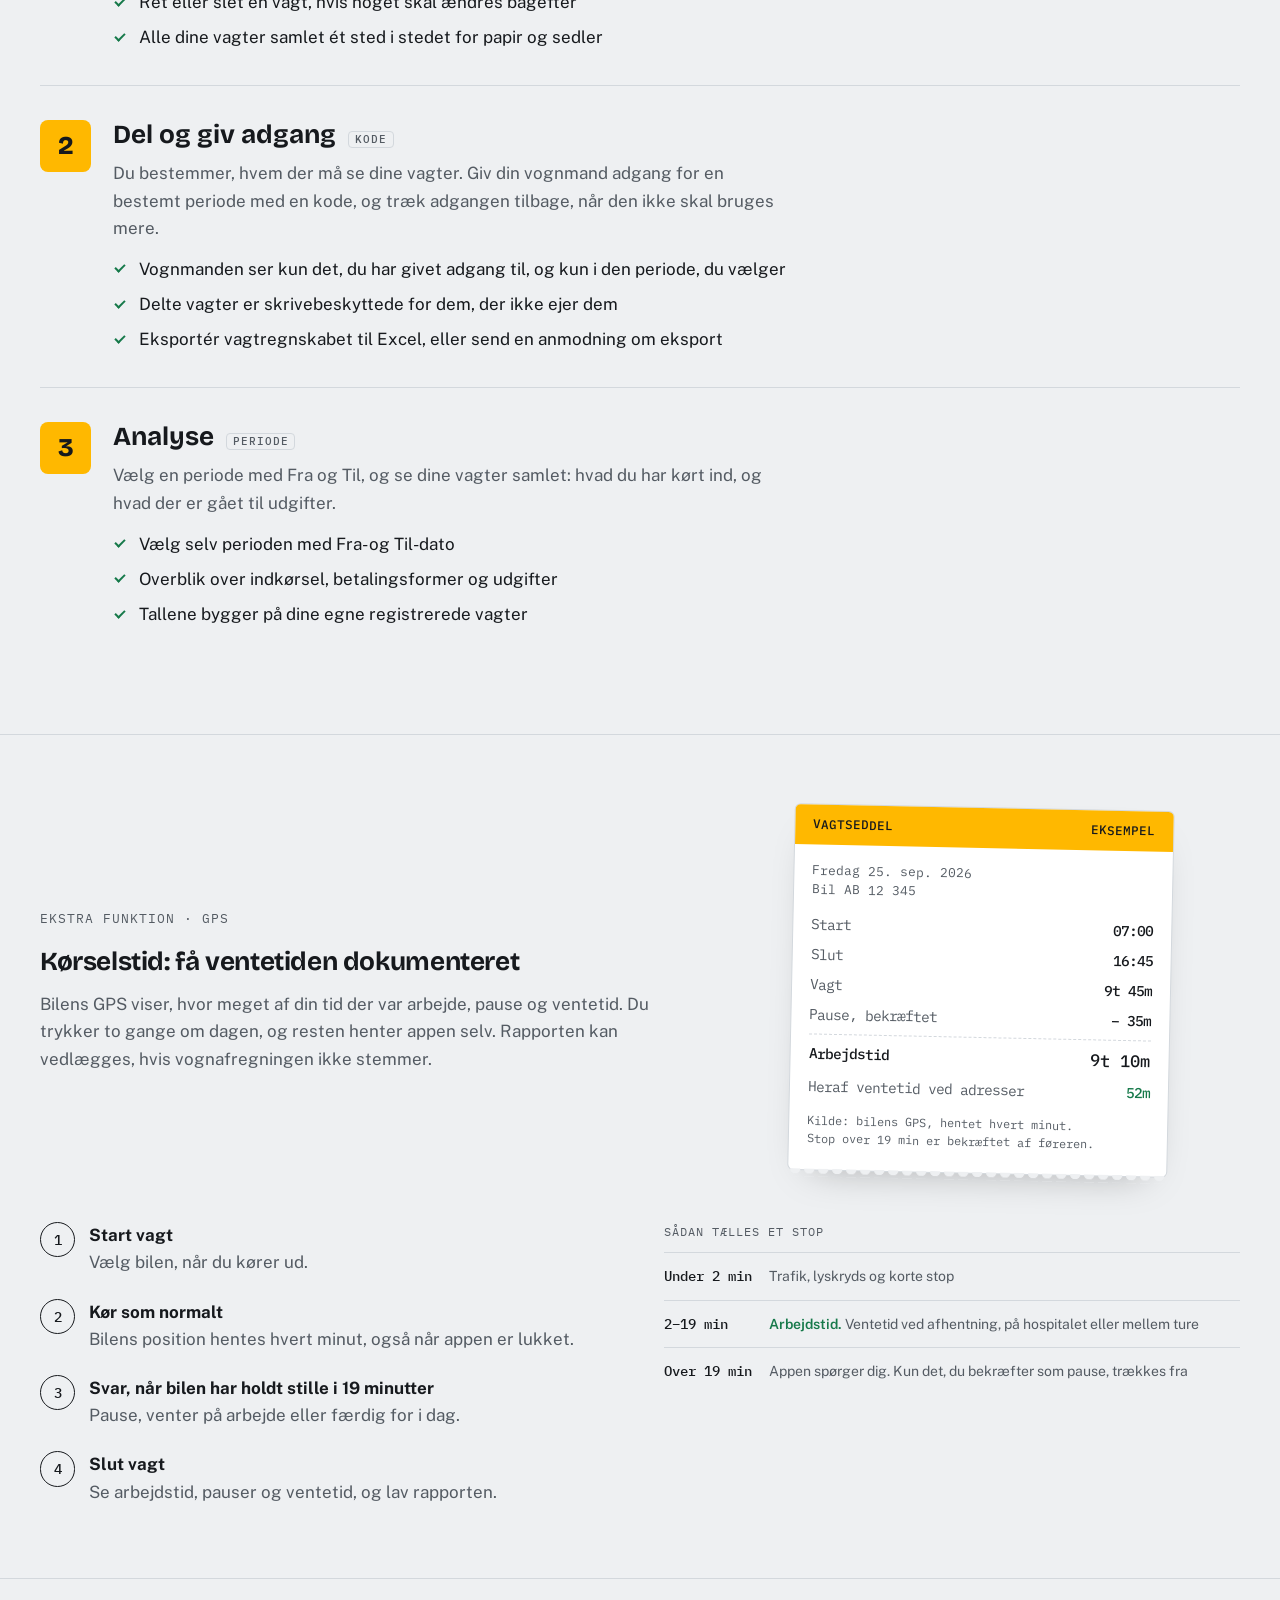
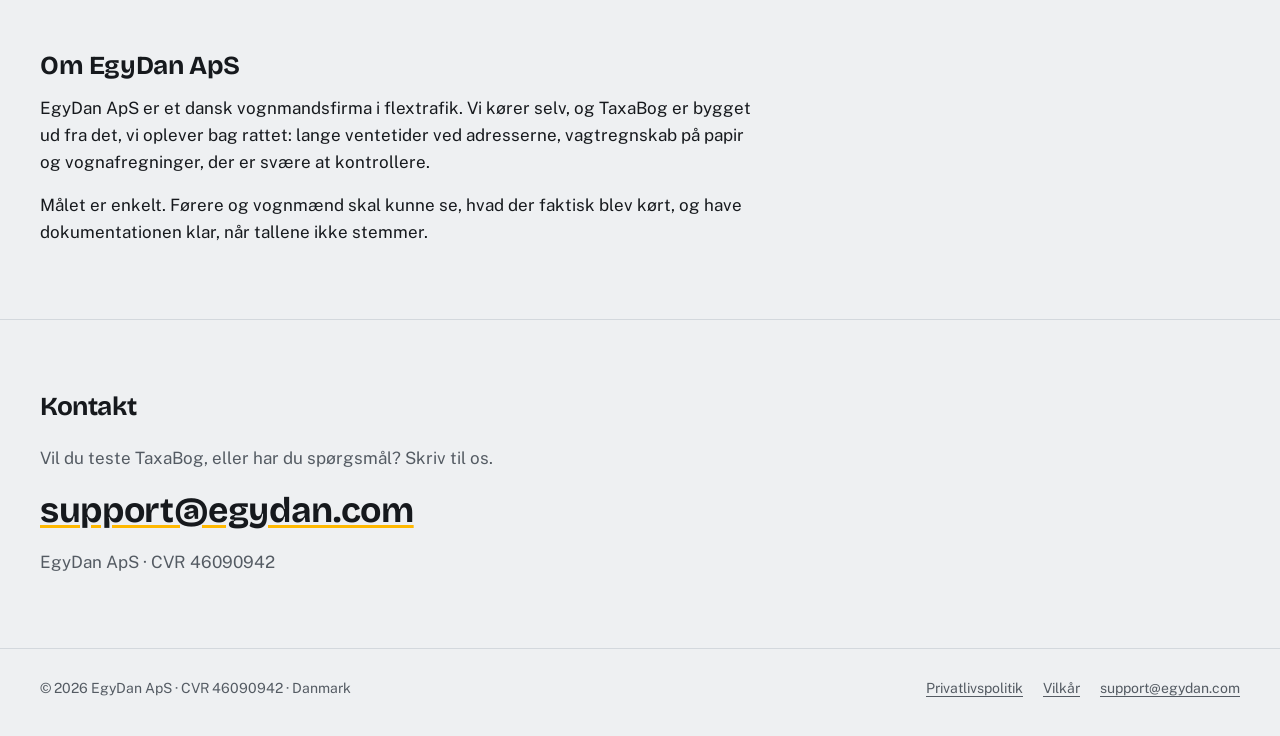
==== commit e30ebacf: "Full-width hero image, tighter top spacing" ====
--- a/index.html
+++ b/index.html
@@ -32,15 +32,19 @@
 <main>
 <div class="hero">
   <div class="wrap">
-    <div>
-      <p class="eyebrow">Til taxa- og flextrafikførere</p>
-      <h1>Registrér vagten. Del den. Se hvad du <span class="hl">tjener</span>.</h1>
+    <div class="hero-top">
+      <div>
+        <p class="eyebrow">Til taxa- og flextrafikførere</p>
+        <h1>Registrér vagten. Del den. Se hvad du <span class="hl">tjener</span>.</h1>
+      </div>
+      <div>
       <p class="lead">TaxaBog er en gratis app til taxa- og flextrafikførere. Du registrerer dine vagter, giver din vognmand adgang med en kode, og får overblik over din økonomi. Med GPS-kørselstid kan du desuden dokumentere ventetiden.</p>
       <div class="actions">
         <a class="btn btn-primary" href="mailto:support@egydan.com?subject=Testbruger%20af%20TaxaBog">Bliv testbruger</a>
         <a class="btn btn-ghost" href="#taxabog">Se hovedfunktionerne</a>
       </div>
       <p class="status">Lukket test i gang · iPhone og Android</p>
+      </div>
     </div>
     <figure class="hero-art">
       <img src="img/taxabog-hero.jpg" width="1536" height="1024" alt="Fra papir til app: en håndskrevet afregningsseddel ved siden af TaxaBog Analytics på en telefon" fetchpriority="high">
--- a/style.css
+++ b/style.css
@@ -114,7 +114,7 @@
 
 .wrap {
   width: 100%;
-  max-width: 1080px;
+  max-width: 1240px;
   margin-inline: auto;
   padding-inline: 20px;
 }
@@ -164,10 +164,9 @@
 
 .hero .wrap {
   display: grid;
-  grid-template-columns: minmax(0, 0.9fr) minmax(0, 1.1fr);
-  gap: 48px;
-  align-items: center;
-  padding-block: 64px 72px;
+  grid-template-columns: minmax(0, 1fr);
+  gap: 36px;
+  padding-block: 28px 56px;
 }
 .eyebrow {
   font-family: var(--mono);
@@ -371,11 +370,21 @@
   transform: rotate(-45deg);
 }
 
+.hero-top {
+  display: grid;
+  grid-template-columns: minmax(0, 1.05fr) minmax(0, 0.95fr);
+  gap: 24px 56px;
+  align-items: start;
+}
+.hero-top h1 { margin-bottom: 0; }
+.hero-top .lead { margin: 0 0 24px; }
 .hero-art { margin: 0; }
 .hero-art img {
   display: block;
   width: 100%;
   height: auto;
+  aspect-ratio: 3 / 2;
+  object-fit: cover;
   border-radius: 14px;
   box-shadow: 0 24px 48px -26px rgba(0, 0, 0, 0.6);
 }
@@ -473,7 +482,8 @@
 /* ---------- small screens ---------- */
 
 @media (max-width: 820px) {
-  .hero .wrap { grid-template-columns: minmax(0, 1fr); gap: 44px; padding-block: 44px 56px; }
+  .hero .wrap { grid-template-columns: minmax(0, 1fr); gap: 32px; padding-block: 24px 48px; }
+  .hero-top { grid-template-columns: minmax(0, 1fr); }
   .slip { transform: none; }
   .k-head { grid-template-columns: minmax(0, 1fr); gap: 36px; }
   .features, .how { grid-template-columns: minmax(0, 1fr); gap: 32px; }
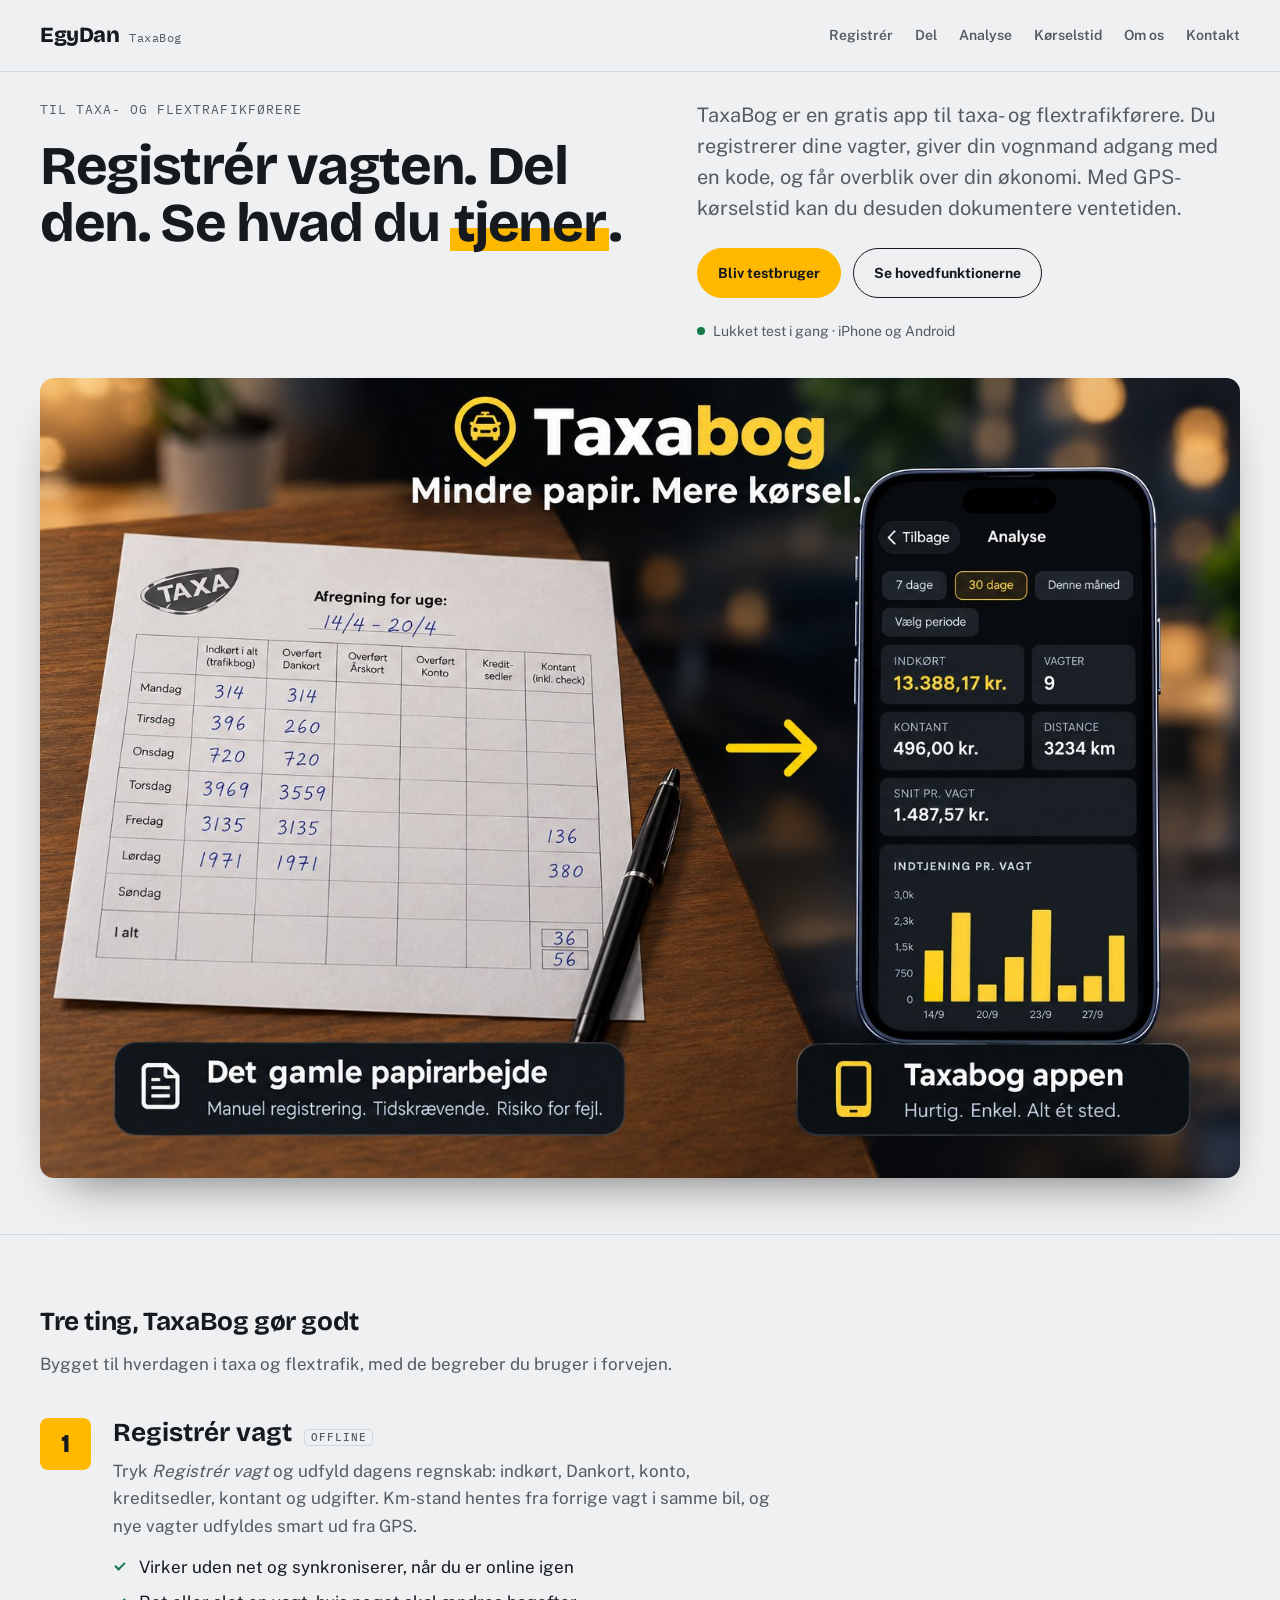
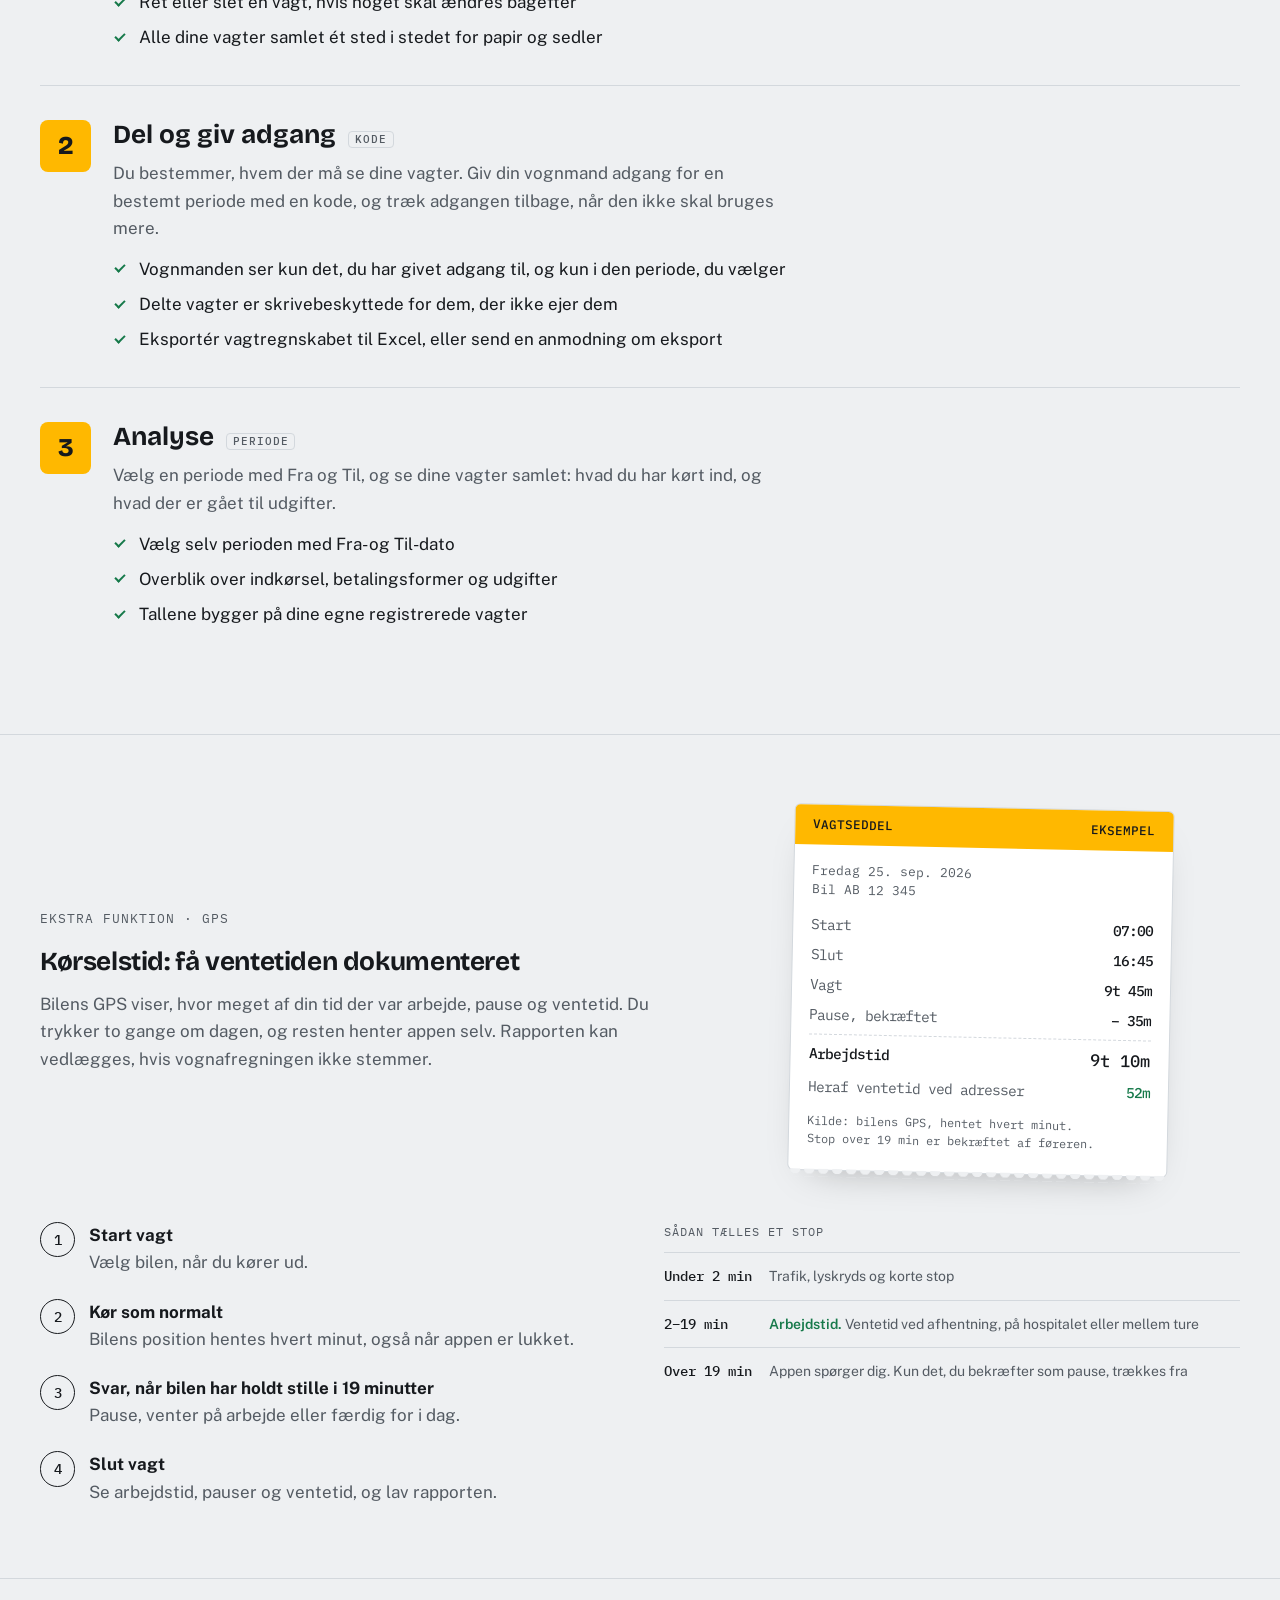
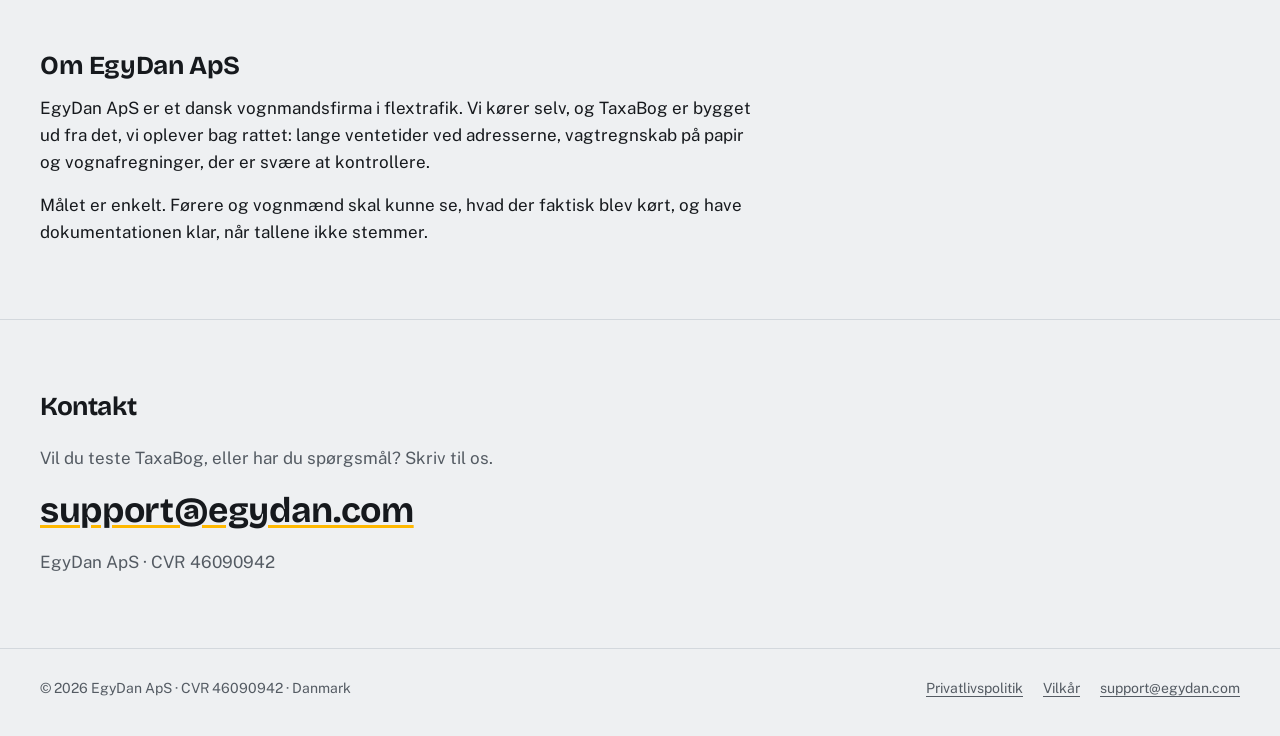
==== commit 74acac5b: "Danish hero image" ====
--- a/index.html
+++ b/index.html
@@ -47,7 +47,7 @@
       </div>
     </div>
     <figure class="hero-art">
-      <img src="img/taxabog-hero.jpg" width="1536" height="1024" alt="Fra papir til app: en håndskrevet afregningsseddel ved siden af TaxaBog Analytics på en telefon" fetchpriority="high">
+      <img src="img/taxabog-hero-da.jpg" width="1536" height="1024" alt="Mindre papir, mere kørsel: en håndskrevet afregningsseddel ved siden af TaxaBog-appens analyseskærm" fetchpriority="high">
     </figure>
   </div>
 </div>
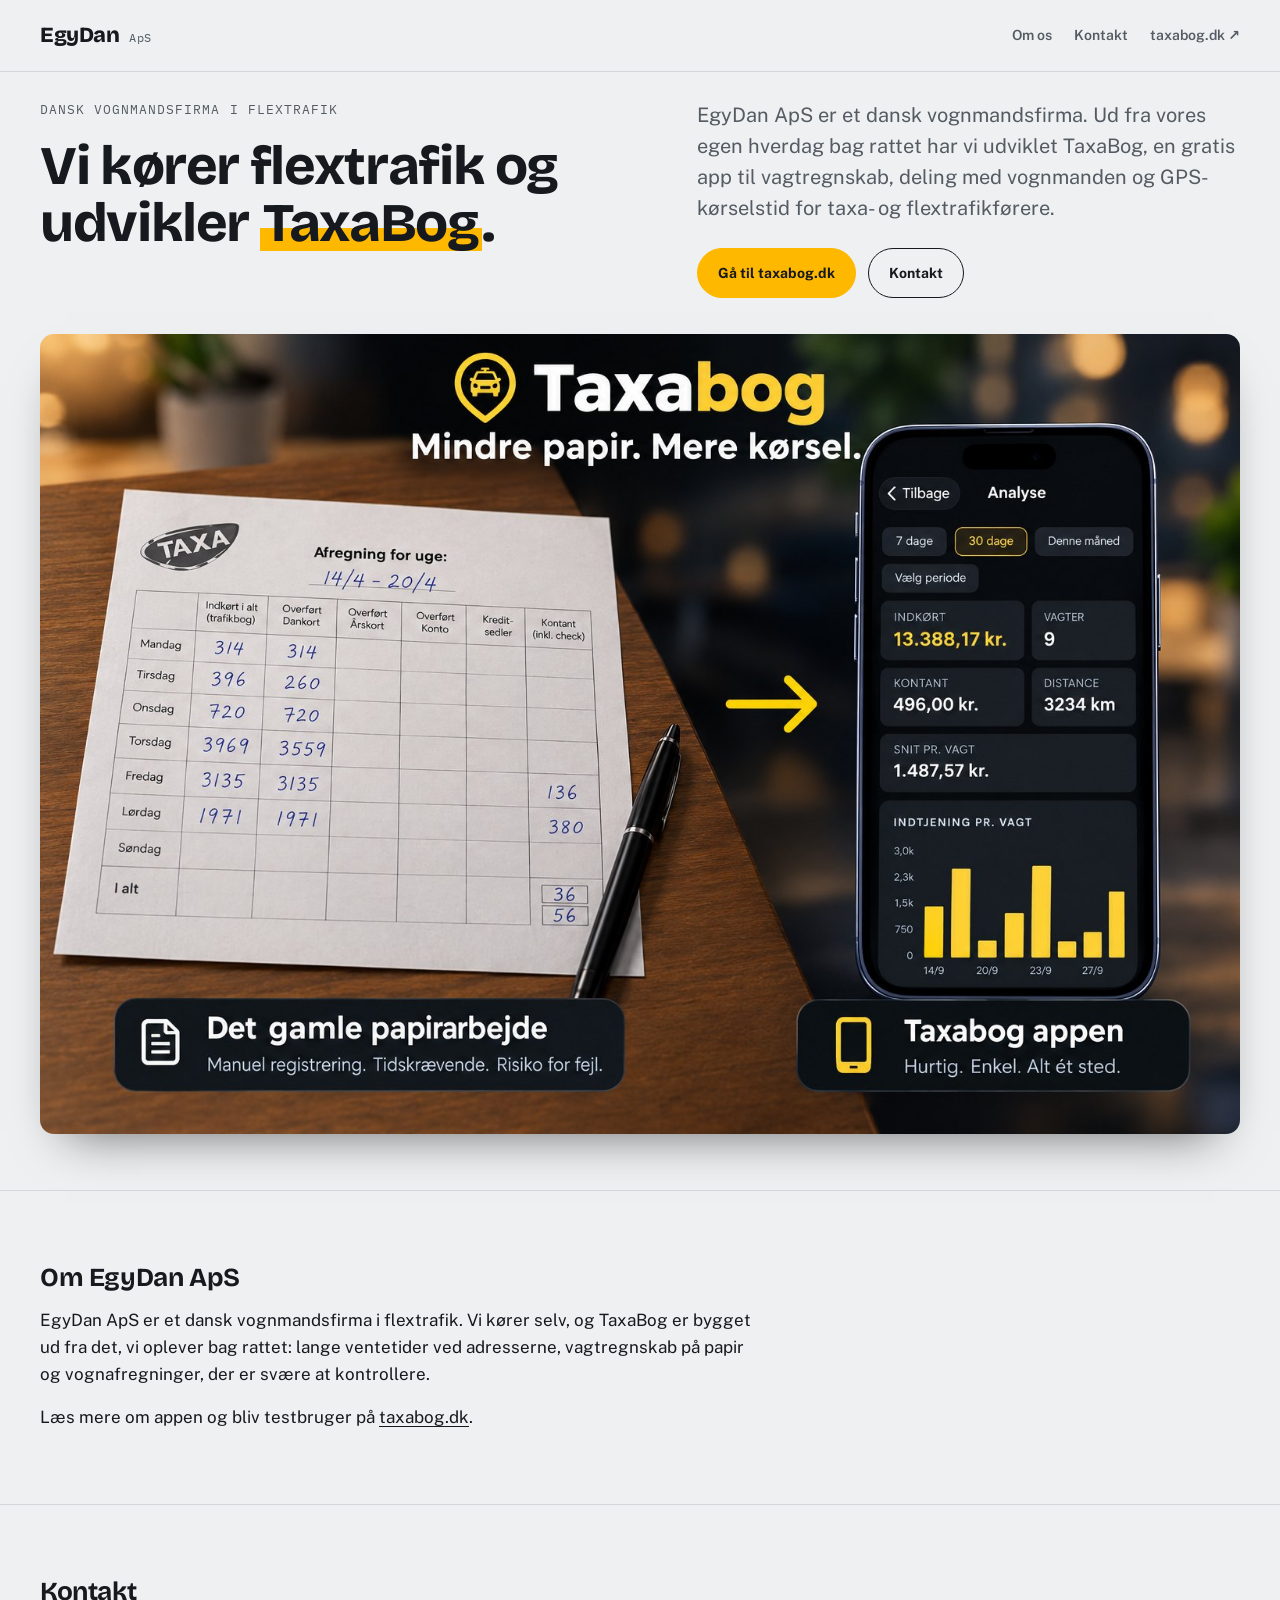
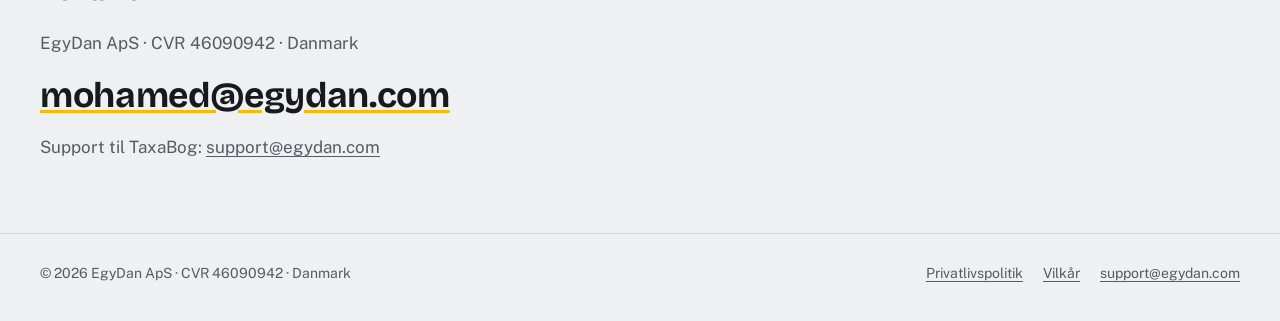
==== commit d743e891: "Company page; TaxaBog moved to taxabog.dk" ====
--- a/index.html
+++ b/index.html
@@ -3,8 +3,8 @@
 <head>
 <meta charset="utf-8">
 <meta name="viewport" content="width=device-width, initial-scale=1, viewport-fit=cover">
-<title>EgyDan · TaxaBog</title>
-<meta name="description" content="TaxaBog er en gratis app til taxa- og flextrafikførere: registrér vagter, del dem med din vognmand og få overblik over din økonomi og kørselstid. Udviklet af EgyDan ApS.">
+<title>EgyDan ApS · Vognmand i flextrafik og udvikler af TaxaBog</title>
+<meta name="description" content="EgyDan ApS er et dansk vognmandsfirma i flextrafik og udvikler af appen TaxaBog. CVR 46090942.">
 <meta name="theme-color" content="#111316" media="(prefers-color-scheme: dark)">
 <meta name="theme-color" content="#eef0f2" media="(prefers-color-scheme: light)">
 <link rel="icon" href="data:image/svg+xml,%3Csvg xmlns='http://www.w3.org/2000/svg' viewBox='0 0 32 32'%3E%3Crect width='32' height='32' rx='7' fill='%2316191d'/%3E%3Crect x='6' y='9' width='20' height='6' rx='2' fill='%23ffb800'/%3E%3Crect x='6' y='18' width='20' height='3' rx='1.5' fill='%23eef0f2'/%3E%3Crect x='6' y='23' width='13' height='3' rx='1.5' fill='%23eef0f2'/%3E%3C/svg%3E">
@@ -16,15 +16,12 @@
   <div class="wrap">
     <a class="brand" href="">
       <span class="brand-mark">EgyDan</span>
-      <span class="brand-sub">TaxaBog</span>
+      <span class="brand-sub">ApS</span>
     </a>
     <nav class="nav" aria-label="Hovedmenu">
-      <a href="#registrer">Registrér</a>
-      <a href="#del">Del</a>
-      <a href="#analyse">Analyse</a>
-      <a href="#koerselstid">Kørselstid</a>
       <a href="#om">Om os</a>
       <a href="#kontakt">Kontakt</a>
+      <a href="https://taxabog.dk">taxabog.dk ↗</a>
     </nav>
   </div>
 </header>
@@ -34,118 +31,22 @@
   <div class="wrap">
     <div class="hero-top">
       <div>
-        <p class="eyebrow">Til taxa- og flextrafikførere</p>
-        <h1>Registrér vagten. Del den. Se hvad du <span class="hl">tjener</span>.</h1>
+        <p class="eyebrow">Dansk vognmandsfirma i flextrafik</p>
+        <h1>Vi kører flextrafik og udvikler <span class="hl">TaxaBog</span>.</h1>
       </div>
       <div>
-      <p class="lead">TaxaBog er en gratis app til taxa- og flextrafikførere. Du registrerer dine vagter, giver din vognmand adgang med en kode, og får overblik over din økonomi. Med GPS-kørselstid kan du desuden dokumentere ventetiden.</p>
+      <p class="lead">EgyDan ApS er et dansk vognmandsfirma. Ud fra vores egen hverdag bag rattet har vi udviklet TaxaBog, en gratis app til vagtregnskab, deling med vognmanden og GPS-kørselstid for taxa- og flextrafikførere.</p>
       <div class="actions">
-        <a class="btn btn-primary" href="mailto:support@egydan.com?subject=Testbruger%20af%20TaxaBog">Bliv testbruger</a>
-        <a class="btn btn-ghost" href="#taxabog">Se hovedfunktionerne</a>
+        <a class="btn btn-primary" href="https://taxabog.dk">Gå til taxabog.dk</a>
+        <a class="btn btn-ghost" href="#kontakt">Kontakt</a>
       </div>
-      <p class="status">Lukket test i gang · iPhone og Android</p>
       </div>
     </div>
     <figure class="hero-art">
-      <img src="img/taxabog-hero-da.jpg" width="1536" height="1024" alt="Mindre papir, mere kørsel: en håndskrevet afregningsseddel ved siden af TaxaBog-appens analyseskærm" fetchpriority="high">
+      <a href="https://taxabog.dk"><img src="img/taxabog-hero-da.jpg" width="1536" height="1024" alt="Mindre papir, mere kørsel: en håndskrevet afregningsseddel ved siden af TaxaBog-appens analyseskærm" fetchpriority="high"></a>
     </figure>
   </div>
 </div>
-
-<section id="taxabog">
-  <div class="wrap">
-    <h2>Tre ting, TaxaBog gør godt</h2>
-    <p class="section-intro">Bygget til hverdagen i taxa og flextrafik, med de begreber du bruger i forvejen.</p>
-
-    <div class="pillar" id="registrer">
-      <div class="pillar-num">1</div>
-      <div class="pillar-body">
-        <h3>Registrér vagt <span class="tag">Offline</span></h3>
-        <p>Tryk <em>Registrér vagt</em> og udfyld dagens regnskab: indkørt, Dankort, konto, kreditsedler,
-        kontant og udgifter. Km-stand hentes fra forrige vagt i samme bil, og nye vagter udfyldes smart ud fra GPS.</p>
-        <ul class="ticks">
-          <li>Virker uden net og synkroniserer, når du er online igen</li>
-          <li>Ret eller slet en vagt, hvis noget skal ændres bagefter</li>
-          <li>Alle dine vagter samlet ét sted i stedet for papir og sedler</li>
-        </ul>
-      </div>
-    </div>
-
-    <div class="pillar" id="del">
-      <div class="pillar-num">2</div>
-      <div class="pillar-body">
-        <h3>Del og giv adgang <span class="tag">Kode</span></h3>
-        <p>Du bestemmer, hvem der må se dine vagter. Giv din vognmand adgang for en bestemt periode med en
-        kode, og træk adgangen tilbage, når den ikke skal bruges mere.</p>
-        <ul class="ticks">
-          <li>Vognmanden ser kun det, du har givet adgang til, og kun i den periode, du vælger</li>
-          <li>Delte vagter er skrivebeskyttede for dem, der ikke ejer dem</li>
-          <li>Eksportér vagtregnskabet til Excel, eller send en anmodning om eksport</li>
-        </ul>
-      </div>
-    </div>
-
-    <div class="pillar" id="analyse">
-      <div class="pillar-num">3</div>
-      <div class="pillar-body">
-        <h3>Analyse <span class="tag">Periode</span></h3>
-        <p>Vælg en periode med Fra og Til, og se dine vagter samlet: hvad du har kørt ind, og hvad der er gået
-        til udgifter.</p>
-        <ul class="ticks">
-          <li>Vælg selv perioden med Fra- og Til-dato</li>
-          <li>Overblik over indkørsel, betalingsformer og udgifter</li>
-          <li>Tallene bygger på dine egne registrerede vagter</li>
-        </ul>
-      </div>
-    </div>
-  </div>
-</section>
-
-<section id="koerselstid">
-  <div class="wrap k-head">
-    <div>
-      <p class="eyebrow">Ekstra funktion · GPS</p>
-      <h2>Kørselstid: få ventetiden dokumenteret</h2>
-      <p class="section-intro">Bilens GPS viser, hvor meget af din tid der var arbejde, pause og ventetid. Du trykker to gange om dagen, og resten henter appen selv. Rapporten kan vedlægges, hvis vognafregningen ikke stemmer.</p>
-    </div>
-    <aside class="slip" aria-label="Eksempel på en vagtseddel fra TaxaBog">
-      <div class="slip-head"><span>Vagtseddel</span><span>Eksempel</span></div>
-      <div class="slip-body">
-        <div class="slip-meta">Fredag 25. sep. 2026<br>Bil AB 12 345</div>
-        <dl>
-          <div class="row"><dt>Start</dt><dd>07:00</dd></div>
-          <div class="row"><dt>Slut</dt><dd>16:45</dd></div>
-          <div class="row"><dt>Vagt</dt><dd>9t 45m</dd></div>
-          <div class="row"><dt>Pause, bekræftet</dt><dd>− 35m</dd></div>
-          <div class="rule"></div>
-          <div class="row total"><dt>Arbejdstid</dt><dd>9t 10m</dd></div>
-          <div class="row wait"><dt>Heraf ventetid ved adresser</dt><dd>52m</dd></div>
-        </dl>
-        <div class="slip-foot">Kilde: bilens GPS, hentet hvert minut.<br>Stop over 19 min er bekræftet af føreren.</div>
-      </div>
-    </aside>
-  </div>
-  <div class="wrap how">
-    <div>
-      <ol class="steps">
-        <li><div><strong>Start vagt</strong><span>Vælg bilen, når du kører ud.</span></div></li>
-        <li><div><strong>Kør som normalt</strong><span>Bilens position hentes hvert minut, også når appen er lukket.</span></div></li>
-        <li><div><strong>Svar, når bilen har holdt stille i 19 minutter</strong><span>Pause, venter på arbejde eller færdig for i dag.</span></div></li>
-        <li><div><strong>Slut vagt</strong><span>Se arbejdstid, pauser og ventetid, og lav rapporten.</span></div></li>
-      </ol>
-    </div>
-    <div class="rules">
-      <table>
-        <caption>Sådan tælles et stop</caption>
-        <tbody>
-          <tr><th>Under 2 min</th><td>Trafik, lyskryds og korte stop</td></tr>
-          <tr><th>2–19 min</th><td><span class="paid">Arbejdstid.</span> Ventetid ved afhentning, på hospitalet eller mellem ture</td></tr>
-          <tr><th>Over 19 min</th><td>Appen spørger dig. Kun det, du bekræfter som pause, trækkes fra</td></tr>
-        </tbody>
-      </table>
-    </div>
-  </div>
-</section>
 
 <section id="om">
   <div class="wrap"><div class="about">
@@ -153,17 +54,16 @@
     <p>EgyDan ApS er et dansk vognmandsfirma i flextrafik. Vi kører selv, og TaxaBog er bygget ud fra
     det, vi oplever bag rattet: lange ventetider ved adresserne, vagtregnskab på papir og vognafregninger,
     der er svære at kontrollere.</p>
-    <p>Målet er enkelt. Førere og vognmænd skal kunne se, hvad der faktisk blev kørt, og have
-    dokumentationen klar, når tallene ikke stemmer.</p>
+    <p>Læs mere om appen og bliv testbruger på <a href="https://taxabog.dk">taxabog.dk</a>.</p>
   </div></div>
 </section>
 
 <section id="kontakt">
   <div class="wrap contact-grid">
     <h2>Kontakt</h2>
-    <p>Vil du teste TaxaBog, eller har du spørgsmål? Skriv til os.</p>
-    <div class="contact-mail"><a href="mailto:support@egydan.com">support@egydan.com</a></div>
-    <p>EgyDan ApS · CVR 46090942</p>
+    <p>EgyDan ApS · CVR 46090942 · Danmark</p>
+    <div class="contact-mail"><a href="mailto:mohamed@egydan.com">mohamed@egydan.com</a></div>
+    <p>Support til TaxaBog: <a href="mailto:support@egydan.com">support@egydan.com</a></p>
   </div>
 </section>
 </main>
@@ -172,8 +72,8 @@
   <div class="wrap">
     <span>© 2026 EgyDan ApS · CVR 46090942 · Danmark</span>
     <nav aria-label="Juridisk">
-      <a href="privatlivspolitik/">Privatlivspolitik</a>
-      <a href="vilkaar/">Vilkår</a>
+      <a href="https://taxabog.dk/privatlivspolitik/">Privatlivspolitik</a>
+      <a href="https://taxabog.dk/vilkaar/">Vilkår</a>
       <a href="mailto:support@egydan.com">support@egydan.com</a>
     </nav>
   </div>
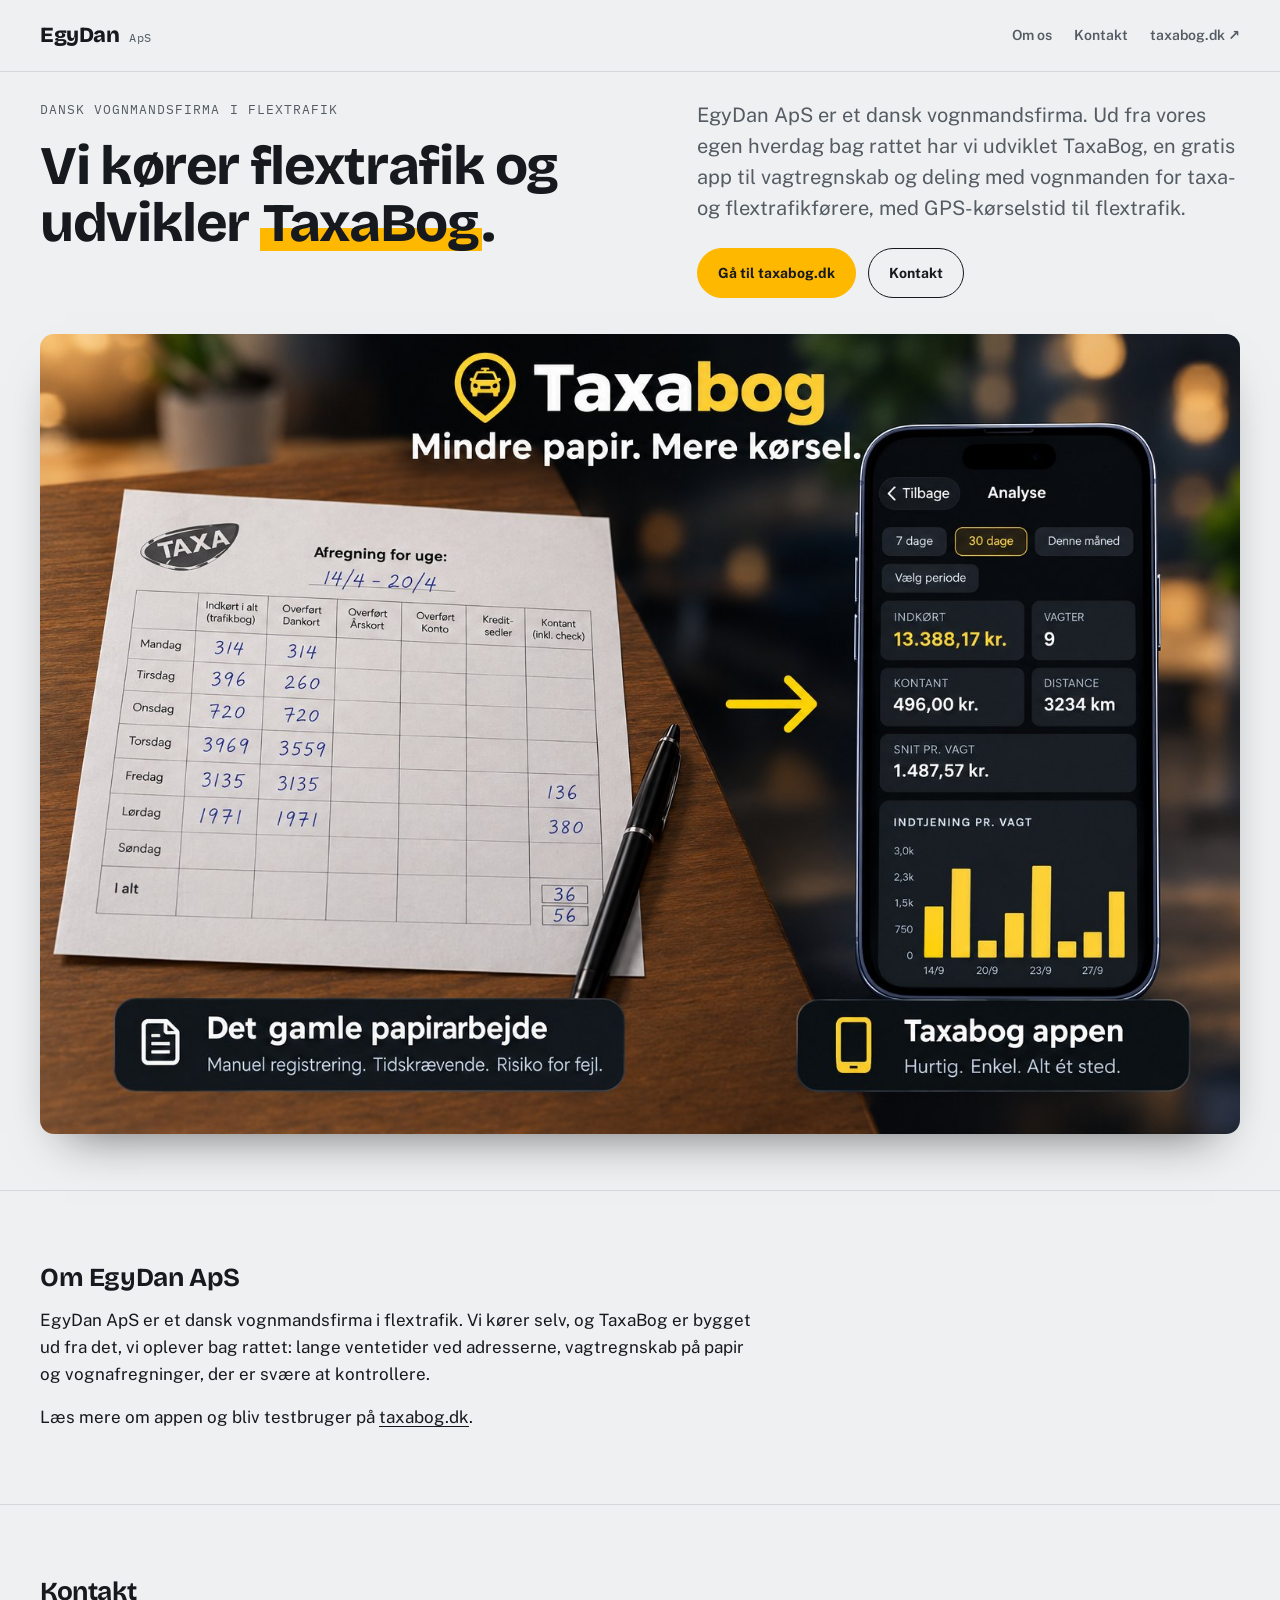
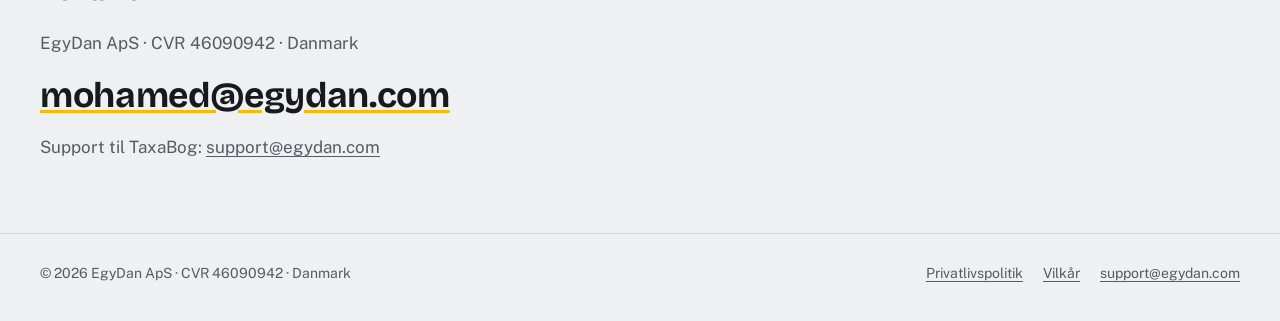
==== commit d3bef9a5: "Company page" ====
--- a/index.html
+++ b/index.html
@@ -35,7 +35,7 @@
         <h1>Vi kører flextrafik og udvikler <span class="hl">TaxaBog</span>.</h1>
       </div>
       <div>
-      <p class="lead">EgyDan ApS er et dansk vognmandsfirma. Ud fra vores egen hverdag bag rattet har vi udviklet TaxaBog, en gratis app til vagtregnskab, deling med vognmanden og GPS-kørselstid for taxa- og flextrafikførere.</p>
+      <p class="lead">EgyDan ApS er et dansk vognmandsfirma. Ud fra vores egen hverdag bag rattet har vi udviklet TaxaBog, en gratis app til vagtregnskab og deling med vognmanden for taxa- og flextrafikførere, med GPS-kørselstid til flextrafik.</p>
       <div class="actions">
         <a class="btn btn-primary" href="https://taxabog.dk">Gå til taxabog.dk</a>
         <a class="btn btn-ghost" href="#kontakt">Kontakt</a>
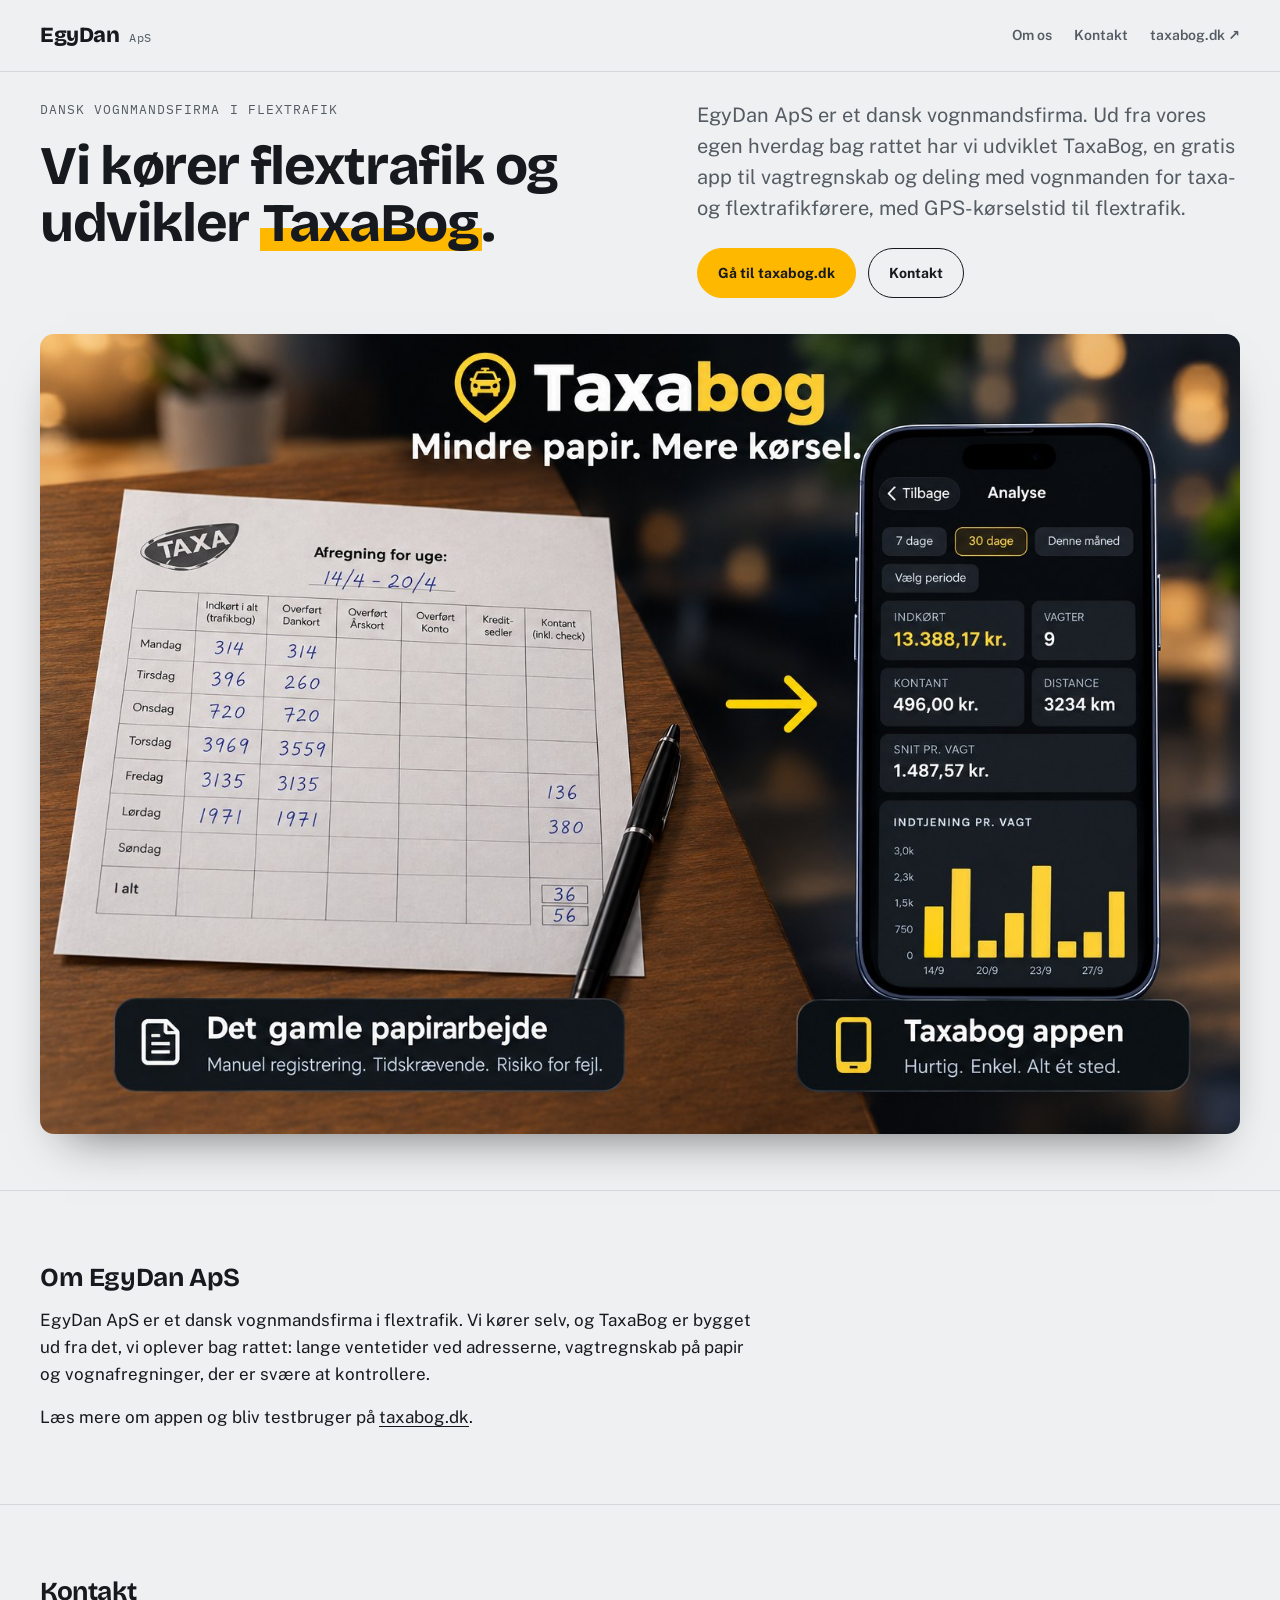
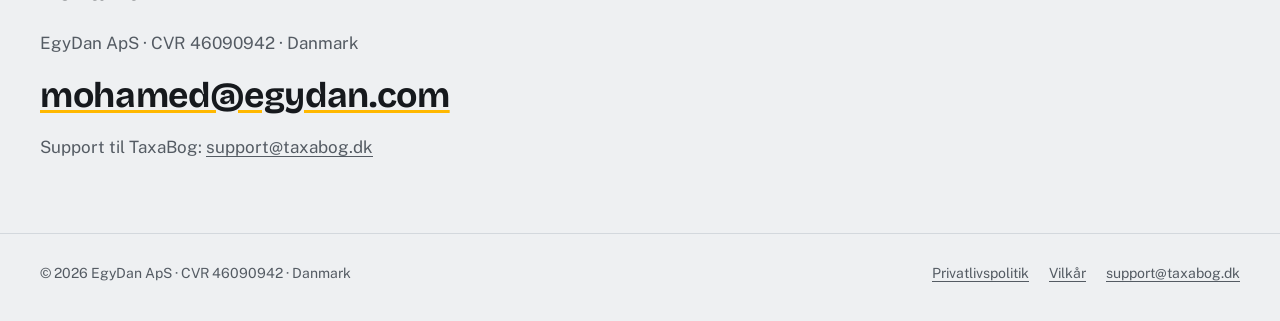
==== commit bfcf6718: "support@taxabog.dk" ====
--- a/index.html
+++ b/index.html
@@ -63,7 +63,7 @@
     <h2>Kontakt</h2>
     <p>EgyDan ApS · CVR 46090942 · Danmark</p>
     <div class="contact-mail"><a href="mailto:mohamed@egydan.com">mohamed@egydan.com</a></div>
-    <p>Support til TaxaBog: <a href="mailto:support@egydan.com">support@egydan.com</a></p>
+    <p>Support til TaxaBog: <a href="mailto:support@taxabog.dk">support@taxabog.dk</a></p>
   </div>
 </section>
 </main>
@@ -74,7 +74,7 @@
     <nav aria-label="Juridisk">
       <a href="https://taxabog.dk/privatlivspolitik/">Privatlivspolitik</a>
       <a href="https://taxabog.dk/vilkaar/">Vilkår</a>
-      <a href="mailto:support@egydan.com">support@egydan.com</a>
+      <a href="mailto:support@taxabog.dk">support@taxabog.dk</a>
     </nav>
   </div>
 </footer>
